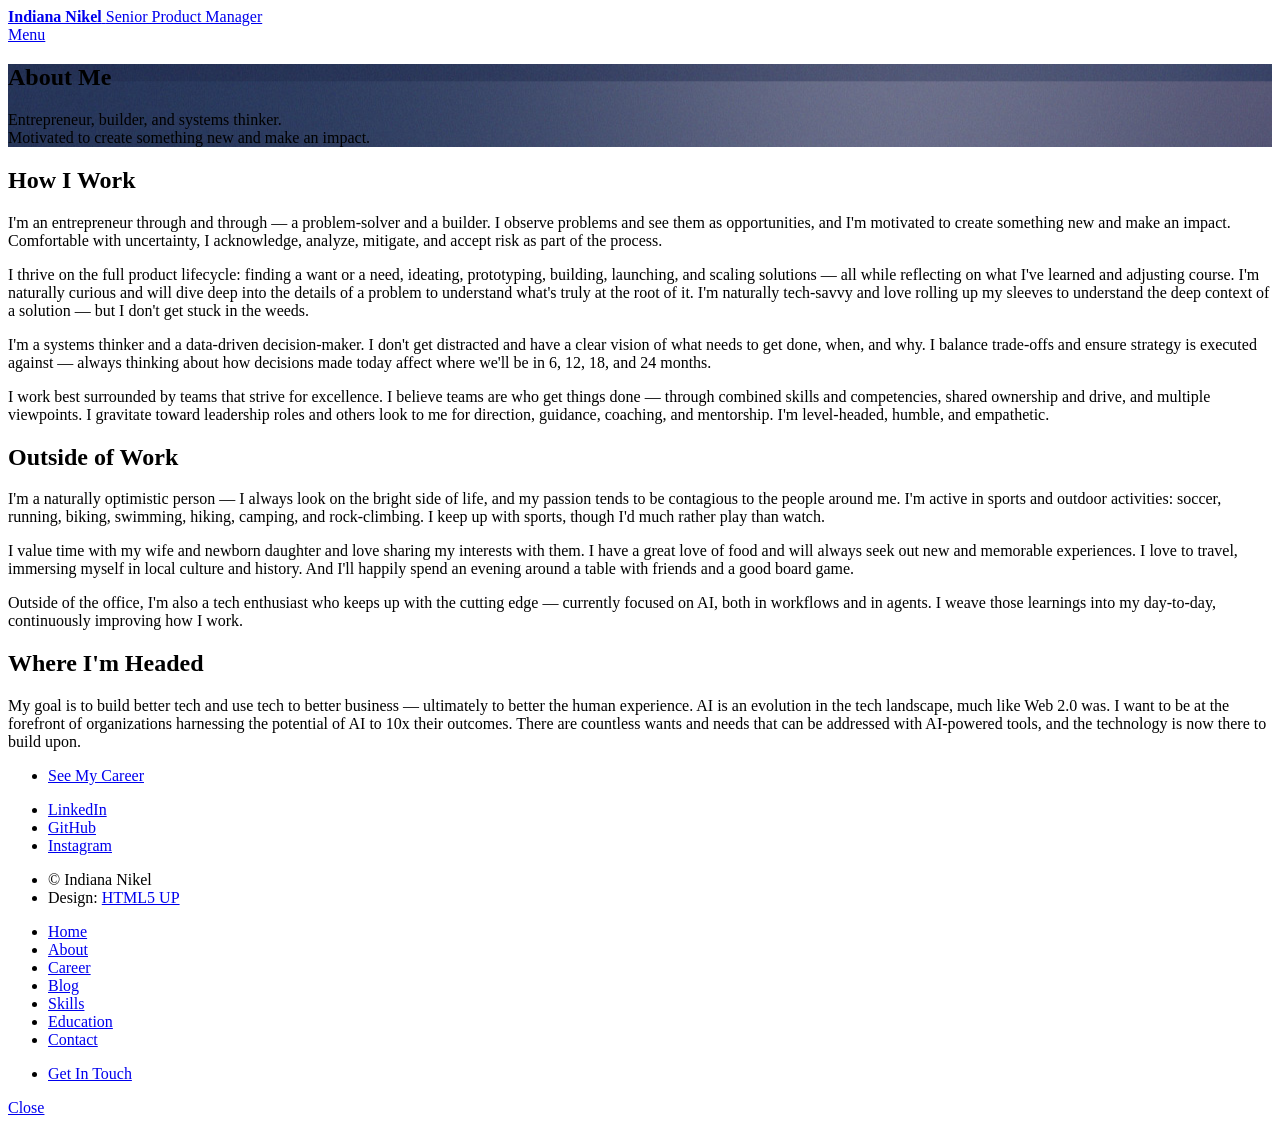
==== about.html @ b1c41c1d "Rebuild personal website with real content Replaced all placeholder content with personal biography," ====
<!DOCTYPE HTML>
<!--
	Forty by HTML5 UP
	html5up.net | @ajlkn
	Free for personal and commercial use under the CCA 3.0 license (html5up.net/license)
-->
<html>
	<head>
		<title>About Me | Indiana Nikel</title>
		<meta charset="utf-8" />
		<meta name="viewport" content="width=device-width, initial-scale=1, user-scalable=no" />
		<link rel="stylesheet" href="assets/css/main.css" />
		<noscript><link rel="stylesheet" href="assets/css/noscript.css" /></noscript>
	</head>
	<body class="is-preload">

		<!-- Wrapper -->
			<div id="wrapper">

				<!-- Header -->
					<header id="header" class="alt style2">
						<a href="index.html" class="logo"><strong>Indiana Nikel</strong> <span>Senior Product Manager</span></a>
						<nav>
							<a href="#menu">Menu</a>
						</nav>
					</header>

				<!-- Menu -->
					<nav id="menu">
						<ul class="links">
							<li><a href="index.html">Home</a></li>
							<li><a href="about.html">About</a></li>
							<li><a href="career.html">Career</a></li>
							<li><a href="blog.html">Blog</a></li>
							<li><a href="skills.html">Skills</a></li>
							<li><a href="education.html">Education</a></li>
							<li><a href="index.html#contact">Contact</a></li>
						</ul>
						<ul class="actions stacked">
							<li><a href="index.html#contact" class="button primary fit">Get In Touch</a></li>
						</ul>
					</nav>

				<!-- Banner -->
					<section id="banner" class="style2">
						<div class="inner">
							<span class="image">
								<img src="images/pic07.jpg" alt="" />
							</span>
							<header class="major">
								<h1>About Me</h1>
							</header>
							<div class="content">
								<p>Entrepreneur, builder, and systems thinker.<br />
								Motivated to create something new and make an impact.</p>
							</div>
						</div>
					</section>

				<!-- Main -->
					<div id="main">

						<!-- Professional -->
							<section id="one">
								<div class="inner">
									<header class="major">
										<h2>How I Work</h2>
									</header>
									<div class="row">
										<div class="col-6 col-12-small">
											<p>I'm an entrepreneur through and through &mdash; a problem-solver and a builder. I observe problems and see them as opportunities, and I'm motivated to create something new and make an impact. Comfortable with uncertainty, I acknowledge, analyze, mitigate, and accept risk as part of the process.</p>
											<p>I thrive on the full product lifecycle: finding a want or a need, ideating, prototyping, building, launching, and scaling solutions &mdash; all while reflecting on what I've learned and adjusting course. I'm naturally curious and will dive deep into the details of a problem to understand what's truly at the root of it. I'm naturally tech-savvy and love rolling up my sleeves to understand the deep context of a solution &mdash; but I don't get stuck in the weeds.</p>
										</div>
										<div class="col-6 col-12-small">
											<p>I'm a systems thinker and a data-driven decision-maker. I don't get distracted and have a clear vision of what needs to get done, when, and why. I balance trade-offs and ensure strategy is executed against &mdash; always thinking about how decisions made today affect where we'll be in 6, 12, 18, and 24 months.</p>
											<p>I work best surrounded by teams that strive for excellence. I believe teams are who get things done &mdash; through combined skills and competencies, shared ownership and drive, and multiple viewpoints. I gravitate toward leadership roles and others look to me for direction, guidance, coaching, and mentorship. I'm level-headed, humble, and empathetic.</p>
										</div>
									</div>
								</div>
							</section>

						<!-- Personal -->
							<section id="two">
								<div class="inner">
									<header class="major">
										<h2>Outside of Work</h2>
									</header>
									<div class="row">
										<div class="col-6 col-12-small">
											<p>I'm a naturally optimistic person &mdash; I always look on the bright side of life, and my passion tends to be contagious to the people around me. I'm active in sports and outdoor activities: soccer, running, biking, swimming, hiking, camping, and rock-climbing. I keep up with sports, though I'd much rather play than watch.</p>
										</div>
										<div class="col-6 col-12-small">
											<p>I value time with my wife and newborn daughter and love sharing my interests with them. I have a great love of food and will always seek out new and memorable experiences. I love to travel, immersing myself in local culture and history. And I'll happily spend an evening around a table with friends and a good board game.</p>
										</div>
									</div>
									<p>Outside of the office, I'm also a tech enthusiast who keeps up with the cutting edge &mdash; currently focused on AI, both in workflows and in agents. I weave those learnings into my day-to-day, continuously improving how I work.</p>
								</div>
							</section>

						<!-- Goal -->
							<section id="three">
								<div class="inner">
									<header class="major">
										<h2>Where I'm Headed</h2>
									</header>
									<p>My goal is to build better tech and use tech to better business &mdash; ultimately to better the human experience. AI is an evolution in the tech landscape, much like Web 2.0 was. I want to be at the forefront of organizations harnessing the potential of AI to 10x their outcomes. There are countless wants and needs that can be addressed with AI-powered tools, and the technology is now there to build upon.</p>
									<ul class="actions">
										<li><a href="career.html" class="button next">See My Career</a></li>
									</ul>
								</div>
							</section>

					</div>

				<!-- Footer -->
					<footer id="footer">
						<div class="inner">
							<ul class="icons">
								<li><a href="https://www.linkedin.com/in/indiana-nikel/" class="icon brands alt fa-linkedin-in"><span class="label">LinkedIn</span></a></li>
								<li><a href="https://github.com/indiana-nikel" class="icon brands alt fa-github"><span class="label">GitHub</span></a></li>
								<li><a href="https://www.instagram.com/indiana_jones_nikel_/" class="icon brands alt fa-instagram"><span class="label">Instagram</span></a></li>
							</ul>
							<ul class="copyright">
								<li>&copy; Indiana Nikel</li><li>Design: <a href="https://html5up.net">HTML5 UP</a></li>
							</ul>
						</div>
					</footer>

			</div>

		<!-- Scripts -->
			<script src="assets/js/jquery.min.js"></script>
			<script src="assets/js/jquery.scrolly.min.js"></script>
			<script src="assets/js/jquery.scrollex.min.js"></script>
			<script src="assets/js/browser.min.js"></script>
			<script src="assets/js/breakpoints.min.js"></script>
			<script src="assets/js/util.js"></script>
			<script src="assets/js/main.js"></script>

	</body>
</html>
---- assets/css/main.css ----
@import url(fontawesome-all.min.css);
@import url("https://fonts.googleapis.com/css?family=Source+Sans+Pro:300,300italic,600,600italic");

/*
	Forty by HTML5 UP
	html5up.net | @ajlkn
	Free for personal and commercial use under the CCA 3.0 license (html5up.net/license)
*/

html, body, div, span, applet, object,
iframe, h1, h2, h3, h4, h5, h6, p, blockquote,
pre, a, abbr, acronym, address, big, cite,
code, del, dfn, em, img, ins, kbd, q, s, samp,
small, strike, strong, sub, sup, tt, var, b,
u, i, center, dl, dt, dd, ol, ul, li, fieldset,
form, label, legend, table, caption, tbody,
tfoot, thead, tr, th, td, article, aside,
canvas, details, embed, figure, figcaption,
footer, header, hgroup, menu, nav, output, ruby,
section, summary, time, mark, audio, video {
	margin: 0;
	padding: 0;
	border: 0;
	font-size: 100%;
	font: inherit;
	vertical-align: baseline;}

article, aside, details, figcaption, figure,
footer, header, hgroup, menu, nav, section {
	display: block;}

body {
	line-height: 1;
}

ol, ul {
	list-style: none;
}

blockquote, q {
	quotes: none;
}

	blockquote:before, blockquote:after, q:before, q:after {
		content: '';
		content: none;
	}

table {
	border-collapse: collapse;
	border-spacing: 0;
}

body {
	-webkit-text-size-adjust: none;
}

mark {
	background-color: transparent;
	color: inherit;
}

input::-moz-focus-inner {
	border: 0;
	padding: 0;
}

input, select, textarea {
	-moz-appearance: none;
	-webkit-appearance: none;
	-ms-appearance: none;
	appearance: none;
}

/* Basic */

	@-ms-viewport {
		width: device-width;
	}

	body {
		-ms-overflow-style: scrollbar;
	}

	@media screen and (max-width: 480px) {

		html, body {
			min-width: 320px;
		}

	}

	html {
		box-sizing: border-box;
	}

	*, *:before, *:after {
		box-sizing: inherit;
	}

	body {
		background: #242943;
	}

		body.is-preload *, body.is-preload *:before, body.is-preload *:after {
			-moz-animation: none !important;
			-webkit-animation: none !important;
			-ms-animation: none !important;
			animation: none !important;
			-moz-transition: none !important;
			-webkit-transition: none !important;
			-ms-transition: none !important;
			transition: none !important;
		}

/* Type */

	body, input, select, textarea {
		color: #ffffff;
		font-family: "Source Sans Pro", Helvetica, sans-serif;
		font-size: 17pt;
		font-weight: 300;
		letter-spacing: 0.025em;
		line-height: 1.65;
	}

		@media screen and (max-width: 1680px) {

			body, input, select, textarea {
				font-size: 14pt;
			}

		}

		@media screen and (max-width: 1280px) {

			body, input, select, textarea {
				font-size: 12pt;
			}

		}

		@media screen and (max-width: 360px) {

			body, input, select, textarea {
				font-size: 11pt;
			}

		}

	a {
		-moz-transition: color 0.2s ease-in-out, border-bottom-color 0.2s ease-in-out;
		-webkit-transition: color 0.2s ease-in-out, border-bottom-color 0.2s ease-in-out;
		-ms-transition: color 0.2s ease-in-out, border-bottom-color 0.2s ease-in-out;
		transition: color 0.2s ease-in-out, border-bottom-color 0.2s ease-in-out;
		border-bottom: dotted 1px;
		color: inherit;
		text-decoration: none;
	}

		a:hover {
			border-bottom-color: transparent;
			color: #9bf1ff !important;
		}

		a:active {
			color: #53e3fb !important;
		}

	strong, b {
		color: #ffffff;
		font-weight: 600;
	}

	em, i {
		font-style: italic;
	}

	p {
		margin: 0 0 2em 0;
	}

	h1, h2, h3, h4, h5, h6 {
		color: #ffffff;
		font-weight: 600;
		line-height: 1.65;
		margin: 0 0 1em 0;
	}

		h1 a, h2 a, h3 a, h4 a, h5 a, h6 a {
			color: inherit;
			border-bottom: 0;
		}

	h1 {
		font-size: 2.5em;
	}

	h2 {
		font-size: 1.75em;
	}

	h3 {
		font-size: 1.35em;
	}

	h4 {
		font-size: 1.1em;
	}

	h5 {
		font-size: 0.9em;
	}

	h6 {
		font-size: 0.7em;
	}

	@media screen and (max-width: 736px) {

		h1 {
			font-size: 2em;
		}

		h2 {
			font-size: 1.5em;
		}

		h3 {
			font-size: 1.25em;
		}

	}

	sub {
		font-size: 0.8em;
		position: relative;
		top: 0.5em;
	}

	sup {
		font-size: 0.8em;
		position: relative;
		top: -0.5em;
	}

	blockquote {
		border-left: solid 4px rgba(212, 212, 255, 0.1);
		font-style: italic;
		margin: 0 0 2em 0;
		padding: 0.5em 0 0.5em 2em;
	}

	code {
		background: rgba(212, 212, 255, 0.035);
		font-family: "Courier New", monospace;
		font-size: 0.9em;
		margin: 0 0.25em;
		padding: 0.25em 0.65em;
	}

	pre {
		-webkit-overflow-scrolling: touch;
		font-family: "Courier New", monospace;
		font-size: 0.9em;
		margin: 0 0 2em 0;
	}

		pre code {
			display: block;
			line-height: 1.75;
			padding: 1em 1.5em;
			overflow-x: auto;
		}

	hr {
		border: 0;
		border-bottom: solid 1px rgba(212, 212, 255, 0.1);
		margin: 2em 0;
	}

		hr.major {
			margin: 3em 0;
		}

	.align-left {
		text-align: left;
	}

	.align-center {
		text-align: center;
	}

	.align-right {
		text-align: right;
	}

/* Row */

	.row {
		display: flex;
		flex-wrap: wrap;
		box-sizing: border-box;
		align-items: stretch;
	}

		.row > * {
			box-sizing: border-box;
		}

		.row.gtr-uniform > * > :last-child {
			margin-bottom: 0;
		}

		.row.aln-left {
			justify-content: flex-start;
		}

		.row.aln-center {
			justify-content: center;
		}

		.row.aln-right {
			justify-content: flex-end;
		}

		.row.aln-top {
			align-items: flex-start;
		}

		.row.aln-middle {
			align-items: center;
		}

		.row.aln-bottom {
			align-items: flex-end;
		}

		.row > .imp {
			order: -1;
		}

		.row > .col-1 {
			width: 8.33333%;
		}

		.row > .off-1 {
			margin-left: 8.33333%;
		}

		.row > .col-2 {
			width: 16.66667%;
		}

		.row > .off-2 {
			margin-left: 16.66667%;
		}

		.row > .col-3 {
			width: 25%;
		}

		.row > .off-3 {
			margin-left: 25%;
		}

		.row > .col-4 {
			width: 33.33333%;
		}

		.row > .off-4 {
			margin-left: 33.33333%;
		}

		.row > .col-5 {
			width: 41.66667%;
		}

		.row > .off-5 {
			margin-left: 41.66667%;
		}

		.row > .col-6 {
			width: 50%;
		}

		.row > .off-6 {
			margin-left: 50%;
		}

		.row > .col-7 {
			width: 58.33333%;
		}

		.row > .off-7 {
			margin-left: 58.33333%;
		}

		.row > .col-8 {
			width: 66.66667%;
		}

		.row > .off-8 {
			margin-left: 66.66667%;
		}

		.row > .col-9 {
			width: 75%;
		}

		.row > .off-9 {
			margin-left: 75%;
		}

		.row > .col-10 {
			width: 83.33333%;
		}

		.row > .off-10 {
			margin-left: 83.33333%;
		}

		.row > .col-11 {
			width: 91.66667%;
		}

		.row > .off-11 {
			margin-left: 91.66667%;
		}

		.row > .col-12 {
			width: 100%;
		}

		.row > .off-12 {
			margin-left: 100%;
		}

		.row.gtr-0 {
			margin-top: 0;
			margin-left: 0em;
		}

			.row.gtr-0 > * {
				padding: 0 0 0 0em;
			}

			.row.gtr-0.gtr-uniform {
				margin-top: 0em;
			}

				.row.gtr-0.gtr-uniform > * {
					padding-top: 0em;
				}

		.row.gtr-25 {
			margin-top: 0;
			margin-left: -0.5em;
		}

			.row.gtr-25 > * {
				padding: 0 0 0 0.5em;
			}

			.row.gtr-25.gtr-uniform {
				margin-top: -0.5em;
			}

				.row.gtr-25.gtr-uniform > * {
					padding-top: 0.5em;
				}

		.row.gtr-50 {
			margin-top: 0;
			margin-left: -1em;
		}

			.row.gtr-50 > * {
				padding: 0 0 0 1em;
			}

			.row.gtr-50.gtr-uniform {
				margin-top: -1em;
			}

				.row.gtr-50.gtr-uniform > * {
					padding-top: 1em;
				}

		.row {
			margin-top: 0;
			margin-left: -2em;
		}

			.row > * {
				padding: 0 0 0 2em;
			}

			.row.gtr-uniform {
				margin-top: -2em;
			}

				.row.gtr-uniform > * {
					padding-top: 2em;
				}

		.row.gtr-150 {
			margin-top: 0;
			margin-left: -3em;
		}

			.row.gtr-150 > * {
				padding: 0 0 0 3em;
			}

			.row.gtr-150.gtr-uniform {
				margin-top: -3em;
			}

				.row.gtr-150.gtr-uniform > * {
					padding-top: 3em;
				}

		.row.gtr-200 {
			margin-top: 0;
			margin-left: -4em;
		}

			.row.gtr-200 > * {
				padding: 0 0 0 4em;
			}

			.row.gtr-200.gtr-uniform {
				margin-top: -4em;
			}

				.row.gtr-200.gtr-uniform > * {
					padding-top: 4em;
				}

		@media screen and (max-width: 1680px) {

			.row {
				display: flex;
				flex-wrap: wrap;
				box-sizing: border-box;
				align-items: stretch;
			}

				.row > * {
					box-sizing: border-box;
				}

				.row.gtr-uniform > * > :last-child {
					margin-bottom: 0;
				}

				.row.aln-left {
					justify-content: flex-start;
				}

				.row.aln-center {
					justify-content: center;
				}

				.row.aln-right {
					justify-content: flex-end;
				}

				.row.aln-top {
					align-items: flex-start;
				}

				.row.aln-middle {
					align-items: center;
				}

				.row.aln-bottom {
					align-items: flex-end;
				}

				.row > .imp-xlarge {
					order: -1;
				}

				.row > .col-1-xlarge {
					width: 8.33333%;
				}

				.row > .off-1-xlarge {
					margin-left: 8.33333%;
				}

				.row > .col-2-xlarge {
					width: 16.66667%;
				}

				.row > .off-2-xlarge {
					margin-left: 16.66667%;
				}

				.row > .col-3-xlarge {
					width: 25%;
				}

				.row > .off-3-xlarge {
					margin-left: 25%;
				}

				.row > .col-4-xlarge {
					width: 33.33333%;
				}

				.row > .off-4-xlarge {
					margin-left: 33.33333%;
				}

				.row > .col-5-xlarge {
					width: 41.66667%;
				}

				.row > .off-5-xlarge {
					margin-left: 41.66667%;
				}

				.row > .col-6-xlarge {
					width: 50%;
				}

				.row > .off-6-xlarge {
					margin-left: 50%;
				}

				.row > .col-7-xlarge {
					width: 58.33333%;
				}

				.row > .off-7-xlarge {
					margin-left: 58.33333%;
				}

				.row > .col-8-xlarge {
					width: 66.66667%;
				}

				.row > .off-8-xlarge {
					margin-left: 66.66667%;
				}

				.row > .col-9-xlarge {
					width: 75%;
				}

				.row > .off-9-xlarge {
					margin-left: 75%;
				}

				.row > .col-10-xlarge {
					width: 83.33333%;
				}

				.row > .off-10-xlarge {
					margin-left: 83.33333%;
				}

				.row > .col-11-xlarge {
					width: 91.66667%;
				}

				.row > .off-11-xlarge {
					margin-left: 91.66667%;
				}

				.row > .col-12-xlarge {
					width: 100%;
				}

				.row > .off-12-xlarge {
					margin-left: 100%;
				}

				.row.gtr-0 {
					margin-top: 0;
					margin-left: 0em;
				}

					.row.gtr-0 > * {
						padding: 0 0 0 0em;
					}

					.row.gtr-0.gtr-uniform {
						margin-top: 0em;
					}

						.row.gtr-0.gtr-uniform > * {
							padding-top: 0em;
						}

				.row.gtr-25 {
					margin-top: 0;
					margin-left: -0.5em;
				}

					.row.gtr-25 > * {
						padding: 0 0 0 0.5em;
					}

					.row.gtr-25.gtr-uniform {
						margin-top: -0.5em;
					}

						.row.gtr-25.gtr-uniform > * {
							padding-top: 0.5em;
						}

				.row.gtr-50 {
					margin-top: 0;
					margin-left: -1em;
				}

					.row.gtr-50 > * {
						padding: 0 0 0 1em;
					}

					.row.gtr-50.gtr-uniform {
						margin-top: -1em;
					}

						.row.gtr-50.gtr-uniform > * {
							padding-top: 1em;
						}

				.row {
					margin-top: 0;
					margin-left: -2em;
				}

					.row > * {
						padding: 0 0 0 2em;
					}

					.row.gtr-uniform {
						margin-top: -2em;
					}

						.row.gtr-uniform > * {
							padding-top: 2em;
						}

				.row.gtr-150 {
					margin-top: 0;
					margin-left: -3em;
				}

					.row.gtr-150 > * {
						padding: 0 0 0 3em;
					}

					.row.gtr-150.gtr-uniform {
						margin-top: -3em;
					}

						.row.gtr-150.gtr-uniform > * {
							padding-top: 3em;
						}

				.row.gtr-200 {
					margin-top: 0;
					margin-left: -4em;
				}

					.row.gtr-200 > * {
						padding: 0 0 0 4em;
					}

					.row.gtr-200.gtr-uniform {
						margin-top: -4em;
					}

						.row.gtr-200.gtr-uniform > * {
							padding-top: 4em;
						}

		}

		@media screen and (max-width: 1280px) {

			.row {
				display: flex;
				flex-wrap: wrap;
				box-sizing: border-box;
				align-items: stretch;
			}

				.row > * {
					box-sizing: border-box;
				}

				.row.gtr-uniform > * > :last-child {
					margin-bottom: 0;
				}

				.row.aln-left {
					justify-content: flex-start;
				}

				.row.aln-center {
					justify-content: center;
				}

				.row.aln-right {
					justify-content: flex-end;
				}

				.row.aln-top {
					align-items: flex-start;
				}

				.row.aln-middle {
					align-items: center;
				}

				.row.aln-bottom {
					align-items: flex-end;
				}

				.row > .imp-large {
					order: -1;
				}

				.row > .col-1-large {
					width: 8.33333%;
				}

				.row > .off-1-large {
					margin-left: 8.33333%;
				}

				.row > .col-2-large {
					width: 16.66667%;
				}

				.row > .off-2-large {
					margin-left: 16.66667%;
				}

				.row > .col-3-large {
					width: 25%;
				}

				.row > .off-3-large {
					margin-left: 25%;
				}

				.row > .col-4-large {
					width: 33.33333%;
				}

				.row > .off-4-large {
					margin-left: 33.33333%;
				}

				.row > .col-5-large {
					width: 41.66667%;
				}

				.row > .off-5-large {
					margin-left: 41.66667%;
				}

				.row > .col-6-large {
					width: 50%;
				}

				.row > .off-6-large {
					margin-left: 50%;
				}

				.row > .col-7-large {
					width: 58.33333%;
				}

				.row > .off-7-large {
					margin-left: 58.33333%;
				}

				.row > .col-8-large {
					width: 66.66667%;
				}

				.row > .off-8-large {
					margin-left: 66.66667%;
				}

				.row > .col-9-large {
					width: 75%;
				}

				.row > .off-9-large {
					margin-left: 75%;
				}

				.row > .col-10-large {
					width: 83.33333%;
				}

				.row > .off-10-large {
					margin-left: 83.33333%;
				}

				.row > .col-11-large {
					width: 91.66667%;
				}

				.row > .off-11-large {
					margin-left: 91.66667%;
				}

				.row > .col-12-large {
					width: 100%;
				}

				.row > .off-12-large {
					margin-left: 100%;
				}

				.row.gtr-0 {
					margin-top: 0;
					margin-left: 0em;
				}

					.row.gtr-0 > * {
						padding: 0 0 0 0em;
					}

					.row.gtr-0.gtr-uniform {
						margin-top: 0em;
					}

						.row.gtr-0.gtr-uniform > * {
							padding-top: 0em;
						}

				.row.gtr-25 {
					margin-top: 0;
					margin-left: -0.375em;
				}

					.row.gtr-25 > * {
						padding: 0 0 0 0.375em;
					}

					.row.gtr-25.gtr-uniform {
						margin-top: -0.375em;
					}

						.row.gtr-25.gtr-uniform > * {
							padding-top: 0.375em;
						}

				.row.gtr-50 {
					margin-top: 0;
					margin-left: -0.75em;
				}

					.row.gtr-50 > * {
						padding: 0 0 0 0.75em;
					}

					.row.gtr-50.gtr-uniform {
						margin-top: -0.75em;
					}

						.row.gtr-50.gtr-uniform > * {
							padding-top: 0.75em;
						}

				.row {
					margin-top: 0;
					margin-left: -1.5em;
				}

					.row > * {
						padding: 0 0 0 1.5em;
					}

					.row.gtr-uniform {
						margin-top: -1.5em;
					}

						.row.gtr-uniform > * {
							padding-top: 1.5em;
						}

				.row.gtr-150 {
					margin-top: 0;
					margin-left: -2.25em;
				}

					.row.gtr-150 > * {
						padding: 0 0 0 2.25em;
					}

					.row.gtr-150.gtr-uniform {
						margin-top: -2.25em;
					}

						.row.gtr-150.gtr-uniform > * {
							padding-top: 2.25em;
						}

				.row.gtr-200 {
					margin-top: 0;
					margin-left: -3em;
				}

					.row.gtr-200 > * {
						padding: 0 0 0 3em;
					}

					.row.gtr-200.gtr-uniform {
						margin-top: -3em;
					}

						.row.gtr-200.gtr-uniform > * {
							padding-top: 3em;
						}

		}

		@media screen and (max-width: 980px) {

			.row {
				display: flex;
				flex-wrap: wrap;
				box-sizing: border-box;
				align-items: stretch;
			}

				.row > * {
					box-sizing: border-box;
				}

				.row.gtr-uniform > * > :last-child {
					margin-bottom: 0;
				}

				.row.aln-left {
					justify-content: flex-start;
				}

				.row.aln-center {
					justify-content: center;
				}

				.row.aln-right {
					justify-content: flex-end;
				}

				.row.aln-top {
					align-items: flex-start;
				}

				.row.aln-middle {
					align-items: center;
				}

				.row.aln-bottom {
					align-items: flex-end;
				}

				.row > .imp-medium {
					order: -1;
				}

				.row > .col-1-medium {
					width: 8.33333%;
				}

				.row > .off-1-medium {
					margin-left: 8.33333%;
				}

				.row > .col-2-medium {
					width: 16.66667%;
				}

				.row > .off-2-medium {
					margin-left: 16.66667%;
				}

				.row > .col-3-medium {
					width: 25%;
				}

				.row > .off-3-medium {
					margin-left: 25%;
				}

				.row > .col-4-medium {
					width: 33.33333%;
				}

				.row > .off-4-medium {
					margin-left: 33.33333%;
				}

				.row > .col-5-medium {
					width: 41.66667%;
				}

				.row > .off-5-medium {
					margin-left: 41.66667%;
				}

				.row > .col-6-medium {
					width: 50%;
				}

				.row > .off-6-medium {
					margin-left: 50%;
				}

				.row > .col-7-medium {
					width: 58.33333%;
				}

				.row > .off-7-medium {
					margin-left: 58.33333%;
				}

				.row > .col-8-medium {
					width: 66.66667%;
				}

				.row > .off-8-medium {
					margin-left: 66.66667%;
				}

				.row > .col-9-medium {
					width: 75%;
				}

				.row > .off-9-medium {
					margin-left: 75%;
				}

				.row > .col-10-medium {
					width: 83.33333%;
				}

				.row > .off-10-medium {
					margin-left: 83.33333%;
				}

				.row > .col-11-medium {
					width: 91.66667%;
				}

				.row > .off-11-medium {
					margin-left: 91.66667%;
				}

				.row > .col-12-medium {
					width: 100%;
				}

				.row > .off-12-medium {
					margin-left: 100%;
				}

				.row.gtr-0 {
					margin-top: 0;
					margin-left: 0em;
				}

					.row.gtr-0 > * {
						padding: 0 0 0 0em;
					}

					.row.gtr-0.gtr-uniform {
						margin-top: 0em;
					}

						.row.gtr-0.gtr-uniform > * {
							padding-top: 0em;
						}

				.row.gtr-25 {
					margin-top: 0;
					margin-left: -0.375em;
				}

					.row.gtr-25 > * {
						padding: 0 0 0 0.375em;
					}

					.row.gtr-25.gtr-uniform {
						margin-top: -0.375em;
					}

						.row.gtr-25.gtr-uniform > * {
							padding-top: 0.375em;
						}

				.row.gtr-50 {
					margin-top: 0;
					margin-left: -0.75em;
				}

					.row.gtr-50 > * {
						padding: 0 0 0 0.75em;
					}

					.row.gtr-50.gtr-uniform {
						margin-top: -0.75em;
					}

						.row.gtr-50.gtr-uniform > * {
							padding-top: 0.75em;
						}

				.row {
					margin-top: 0;
					margin-left: -1.5em;
				}

					.row > * {
						padding: 0 0 0 1.5em;
					}

					.row.gtr-uniform {
						margin-top: -1.5em;
					}

						.row.gtr-uniform > * {
							padding-top: 1.5em;
						}

				.row.gtr-150 {
					margin-top: 0;
					margin-left: -2.25em;
				}

					.row.gtr-150 > * {
						padding: 0 0 0 2.25em;
					}

					.row.gtr-150.gtr-uniform {
						margin-top: -2.25em;
					}

						.row.gtr-150.gtr-uniform > * {
							padding-top: 2.25em;
						}

				.row.gtr-200 {
					margin-top: 0;
					margin-left: -3em;
				}

					.row.gtr-200 > * {
						padding: 0 0 0 3em;
					}

					.row.gtr-200.gtr-uniform {
						margin-top: -3em;
					}

						.row.gtr-200.gtr-uniform > * {
							padding-top: 3em;
						}

		}

		@media screen and (max-width: 736px) {

			.row {
				display: flex;
				flex-wrap: wrap;
				box-sizing: border-box;
				align-items: stretch;
			}

				.row > * {
					box-sizing: border-box;
				}

				.row.gtr-uniform > * > :last-child {
					margin-bottom: 0;
				}

				.row.aln-left {
					justify-content: flex-start;
				}

				.row.aln-center {
					justify-content: center;
				}

				.row.aln-right {
					justify-content: flex-end;
				}

				.row.aln-top {
					align-items: flex-start;
				}

				.row.aln-middle {
					align-items: center;
				}

				.row.aln-bottom {
					align-items: flex-end;
				}

				.row > .imp-small {
					order: -1;
				}

				.row > .col-1-small {
					width: 8.33333%;
				}

				.row > .off-1-small {
					margin-left: 8.33333%;
				}

				.row > .col-2-small {
					width: 16.66667%;
				}

				.row > .off-2-small {
					margin-left: 16.66667%;
				}

				.row > .col-3-small {
					width: 25%;
				}

				.row > .off-3-small {
					margin-left: 25%;
				}

				.row > .col-4-small {
					width: 33.33333%;
				}

				.row > .off-4-small {
					margin-left: 33.33333%;
				}

				.row > .col-5-small {
					width: 41.66667%;
				}

				.row > .off-5-small {
					margin-left: 41.66667%;
				}

				.row > .col-6-small {
					width: 50%;
				}

				.row > .off-6-small {
					margin-left: 50%;
				}

				.row > .col-7-small {
					width: 58.33333%;
				}

				.row > .off-7-small {
					margin-left: 58.33333%;
				}

				.row > .col-8-small {
					width: 66.66667%;
				}

				.row > .off-8-small {
					margin-left: 66.66667%;
				}

				.row > .col-9-small {
					width: 75%;
				}

				.row > .off-9-small {
					margin-left: 75%;
				}

				.row > .col-10-small {
					width: 83.33333%;
				}

				.row > .off-10-small {
					margin-left: 83.33333%;
				}

				.row > .col-11-small {
					width: 91.66667%;
				}

				.row > .off-11-small {
					margin-left: 91.66667%;
				}

				.row > .col-12-small {
					width: 100%;
				}

				.row > .off-12-small {
					margin-left: 100%;
				}

				.row.gtr-0 {
					margin-top: 0;
					margin-left: 0em;
				}

					.row.gtr-0 > * {
						padding: 0 0 0 0em;
					}

					.row.gtr-0.gtr-uniform {
						margin-top: 0em;
					}

						.row.gtr-0.gtr-uniform > * {
							padding-top: 0em;
						}

				.row.gtr-25 {
					margin-top: 0;
					margin-left: -0.3125em;
				}

					.row.gtr-25 > * {
						padding: 0 0 0 0.3125em;
					}

					.row.gtr-25.gtr-uniform {
						margin-top: -0.3125em;
					}

						.row.gtr-25.gtr-uniform > * {
							padding-top: 0.3125em;
						}

				.row.gtr-50 {
					margin-top: 0;
					margin-left: -0.625em;
				}

					.row.gtr-50 > * {
						padding: 0 0 0 0.625em;
					}

					.row.gtr-50.gtr-uniform {
						margin-top: -0.625em;
					}

						.row.gtr-50.gtr-uniform > * {
							padding-top: 0.625em;
						}

				.row {
					margin-top: 0;
					margin-left: -1.25em;
				}

					.row > * {
						padding: 0 0 0 1.25em;
					}

					.row.gtr-uniform {
						margin-top: -1.25em;
					}

						.row.gtr-uniform > * {
							padding-top: 1.25em;
						}

				.row.gtr-150 {
					margin-top: 0;
					margin-left: -1.875em;
				}

					.row.gtr-150 > * {
						padding: 0 0 0 1.875em;
					}

					.row.gtr-150.gtr-uniform {
						margin-top: -1.875em;
					}

						.row.gtr-150.gtr-uniform > * {
							padding-top: 1.875em;
						}

				.row.gtr-200 {
					margin-top: 0;
					margin-left: -2.5em;
				}

					.row.gtr-200 > * {
						padding: 0 0 0 2.5em;
					}

					.row.gtr-200.gtr-uniform {
						margin-top: -2.5em;
					}

						.row.gtr-200.gtr-uniform > * {
							padding-top: 2.5em;
						}

		}

		@media screen and (max-width: 480px) {

			.row {
				display: flex;
				flex-wrap: wrap;
				box-sizing: border-box;
				align-items: stretch;
			}

				.row > * {
					box-sizing: border-box;
				}

				.row.gtr-uniform > * > :last-child {
					margin-bottom: 0;
				}

				.row.aln-left {
					justify-content: flex-start;
				}

				.row.aln-center {
					justify-content: center;
				}

				.row.aln-right {
					justify-content: flex-end;
				}

				.row.aln-top {
					align-items: flex-start;
				}

				.row.aln-middle {
					align-items: center;
				}

				.row.aln-bottom {
					align-items: flex-end;
				}

				.row > .imp-xsmall {
					order: -1;
				}

				.row > .col-1-xsmall {
					width: 8.33333%;
				}

				.row > .off-1-xsmall {
					margin-left: 8.33333%;
				}

				.row > .col-2-xsmall {
					width: 16.66667%;
				}

				.row > .off-2-xsmall {
					margin-left: 16.66667%;
				}

				.row > .col-3-xsmall {
					width: 25%;
				}

				.row > .off-3-xsmall {
					margin-left: 25%;
				}

				.row > .col-4-xsmall {
					width: 33.33333%;
				}

				.row > .off-4-xsmall {
					margin-left: 33.33333%;
				}

				.row > .col-5-xsmall {
					width: 41.66667%;
				}

				.row > .off-5-xsmall {
					margin-left: 41.66667%;
				}

				.row > .col-6-xsmall {
					width: 50%;
				}

				.row > .off-6-xsmall {
					margin-left: 50%;
				}

				.row > .col-7-xsmall {
					width: 58.33333%;
				}

				.row > .off-7-xsmall {
					margin-left: 58.33333%;
				}

				.row > .col-8-xsmall {
					width: 66.66667%;
				}

				.row > .off-8-xsmall {
					margin-left: 66.66667%;
				}

				.row > .col-9-xsmall {
					width: 75%;
				}

				.row > .off-9-xsmall {
					margin-left: 75%;
				}

				.row > .col-10-xsmall {
					width: 83.33333%;
				}

				.row > .off-10-xsmall {
					margin-left: 83.33333%;
				}

				.row > .col-11-xsmall {
					width: 91.66667%;
				}

				.row > .off-11-xsmall {
					margin-left: 91.66667%;
				}

				.row > .col-12-xsmall {
					width: 100%;
				}

				.row > .off-12-xsmall {
					margin-left: 100%;
				}

				.row.gtr-0 {
					margin-top: 0;
					margin-left: 0em;
				}

					.row.gtr-0 > * {
						padding: 0 0 0 0em;
					}

					.row.gtr-0.gtr-uniform {
						margin-top: 0em;
					}

						.row.gtr-0.gtr-uniform > * {
							padding-top: 0em;
						}

				.row.gtr-25 {
					margin-top: 0;
					margin-left: -0.3125em;
				}

					.row.gtr-25 > * {
						padding: 0 0 0 0.3125em;
					}

					.row.gtr-25.gtr-uniform {
						margin-top: -0.3125em;
					}

						.row.gtr-25.gtr-uniform > * {
							padding-top: 0.3125em;
						}

				.row.gtr-50 {
					margin-top: 0;
					margin-left: -0.625em;
				}

					.row.gtr-50 > * {
						padding: 0 0 0 0.625em;
					}

					.row.gtr-50.gtr-uniform {
						margin-top: -0.625em;
					}

						.row.gtr-50.gtr-uniform > * {
							padding-top: 0.625em;
						}

				.row {
					margin-top: 0;
					margin-left: -1.25em;
				}

					.row > * {
						padding: 0 0 0 1.25em;
					}

					.row.gtr-uniform {
						margin-top: -1.25em;
					}

						.row.gtr-uniform > * {
							padding-top: 1.25em;
						}

				.row.gtr-150 {
					margin-top: 0;
					margin-left: -1.875em;
				}

					.row.gtr-150 > * {
						padding: 0 0 0 1.875em;
					}

					.row.gtr-150.gtr-uniform {
						margin-top: -1.875em;
					}

						.row.gtr-150.gtr-uniform > * {
							padding-top: 1.875em;
						}

				.row.gtr-200 {
					margin-top: 0;
					margin-left: -2.5em;
				}

					.row.gtr-200 > * {
						padding: 0 0 0 2.5em;
					}

					.row.gtr-200.gtr-uniform {
						margin-top: -2.5em;
					}

						.row.gtr-200.gtr-uniform > * {
							padding-top: 2.5em;
						}

		}

/* Section/Article */

	section.special, article.special {
		text-align: center;
	}

	header.major {
		width: -moz-max-content;
		width: -webkit-max-content;
		width: -ms-max-content;
		width: max-content;
		margin-bottom: 2em;
	}

		header.major > :first-child {
			margin-bottom: 0;
			width: calc(100% + 0.5em);
		}

			header.major > :first-child:after {
				content: '';
				background-color: #ffffff;
				display: block;
				height: 2px;
				margin: 0.325em 0 0.5em 0;
				width: 100%;
			}

		header.major > p {
			font-size: 0.7em;
			font-weight: 600;
			letter-spacing: 0.25em;
			margin-bottom: 0;
			text-transform: uppercase;
		}

		body.is-ie header.major > :first-child:after {
			max-width: 9em;
		}

		body.is-ie header.major > h1:after {
			max-width: 100% !important;
		}

	@media screen and (max-width: 736px) {

		header.major > p br {
			display: none;
		}

	}

/* Form */

	form {
		margin: 0 0 2em 0;
	}

		form > :last-child {
			margin-bottom: 0;
		}

		form > .fields {
			display: -moz-flex;
			display: -webkit-flex;
			display: -ms-flex;
			display: flex;
			-moz-flex-wrap: wrap;
			-webkit-flex-wrap: wrap;
			-ms-flex-wrap: wrap;
			flex-wrap: wrap;
			width: calc(100% + 3em);
			margin: -1.5em 0 2em -1.5em;
		}

			form > .fields > .field {
				-moz-flex-grow: 0;
				-webkit-flex-grow: 0;
				-ms-flex-grow: 0;
				flex-grow: 0;
				-moz-flex-shrink: 0;
				-webkit-flex-shrink: 0;
				-ms-flex-shrink: 0;
				flex-shrink: 0;
				padding: 1.5em 0 0 1.5em;
				width: calc(100% - 1.5em);
			}

				form > .fields > .field.half {
					width: calc(50% - 0.75em);
				}

				form > .fields > .field.third {
					width: calc(100%/3 - 0.5em);
				}

				form > .fields > .field.quarter {
					width: calc(25% - 0.375em);
				}

		@media screen and (max-width: 480px) {

			form > .fields {
				width: calc(100% + 3em);
				margin: -1.5em 0 2em -1.5em;
			}

				form > .fields > .field {
					padding: 1.5em 0 0 1.5em;
					width: calc(100% - 1.5em);
				}

					form > .fields > .field.half {
						width: calc(100% - 1.5em);
					}

					form > .fields > .field.third {
						width: calc(100% - 1.5em);
					}

					form > .fields > .field.quarter {
						width: calc(100% - 1.5em);
					}

		}

	label {
		color: #ffffff;
		display: block;
		font-size: 0.8em;
		font-weight: 600;
		letter-spacing: 0.25em;
		margin: 0 0 1em 0;
		text-transform: uppercase;
	}

	input[type="text"],
	input[type="password"],
	input[type="email"],
	input[type="tel"],
	input[type="search"],
	input[type="url"],
	select,
	textarea {
		-moz-appearance: none;
		-webkit-appearance: none;
		-ms-appearance: none;
		appearance: none;
		background: rgba(212, 212, 255, 0.035);
		border: none;
		border-radius: 0;
		color: inherit;
		display: block;
		outline: 0;
		padding: 0 1em;
		text-decoration: none;
		width: 100%;
	}

		input[type="text"]:invalid,
		input[type="password"]:invalid,
		input[type="email"]:invalid,
		input[type="tel"]:invalid,
		input[type="search"]:invalid,
		input[type="url"]:invalid,
		select:invalid,
		textarea:invalid {
			box-shadow: none;
		}

		input[type="text"]:focus,
		input[type="password"]:focus,
		input[type="email"]:focus,
		input[type="tel"]:focus,
		input[type="search"]:focus,
		input[type="url"]:focus,
		select:focus,
		textarea:focus {
			border-color: #9bf1ff;
			box-shadow: 0 0 0 2px #9bf1ff;
		}

	select {
		background-image: url("data:image/svg+xml;charset=utf8,%3Csvg xmlns='http://www.w3.org/2000/svg' width='40' height='40' preserveAspectRatio='none' viewBox='0 0 40 40'%3E%3Cpath d='M9.4,12.3l10.4,10.4l10.4-10.4c0.2-0.2,0.5-0.4,0.9-0.4c0.3,0,0.6,0.1,0.9,0.4l3.3,3.3c0.2,0.2,0.4,0.5,0.4,0.9 c0,0.4-0.1,0.6-0.4,0.9L20.7,31.9c-0.2,0.2-0.5,0.4-0.9,0.4c-0.3,0-0.6-0.1-0.9-0.4L4.3,17.3c-0.2-0.2-0.4-0.5-0.4-0.9 c0-0.4,0.1-0.6,0.4-0.9l3.3-3.3c0.2-0.2,0.5-0.4,0.9-0.4S9.1,12.1,9.4,12.3z' fill='rgba(212, 212, 255, 0.1)' /%3E%3C/svg%3E");
		background-size: 1.25rem;
		background-repeat: no-repeat;
		background-position: calc(100% - 1rem) center;
		height: 2.75em;
		padding-right: 2.75em;
		text-overflow: ellipsis;
	}

		select option {
			color: #ffffff;
			background: #242943;
		}

		select:focus::-ms-value {
			background-color: transparent;
		}

		select::-ms-expand {
			display: none;
		}

	input[type="text"],
	input[type="password"],
	input[type="email"],
	input[type="tel"],
	input[type="search"],
	input[type="url"],
	select {
		height: 2.75em;
	}

	textarea {
		padding: 0.75em 1em;
	}

	input[type="checkbox"],
	input[type="radio"] {
		-moz-appearance: none;
		-webkit-appearance: none;
		-ms-appearance: none;
		appearance: none;
		display: block;
		float: left;
		margin-right: -2em;
		opacity: 0;
		width: 1em;
		z-index: -1;
	}

		input[type="checkbox"] + label,
		input[type="radio"] + label {
			text-decoration: none;
			color: #ffffff;
			cursor: pointer;
			display: inline-block;
			font-weight: 300;
			padding-left: 2.65em;
			padding-right: 0.75em;
			position: relative;
		}

			input[type="checkbox"] + label:before,
			input[type="radio"] + label:before {
				-moz-osx-font-smoothing: grayscale;
				-webkit-font-smoothing: antialiased;
				display: inline-block;
				font-style: normal;
				font-variant: normal;
				text-rendering: auto;
				line-height: 1;
				text-transform: none !important;
				font-family: 'Font Awesome 5 Free';
				font-weight: 900;
			}

			input[type="checkbox"] + label:before,
			input[type="radio"] + label:before {
				background: rgba(212, 212, 255, 0.035);
				content: '';
				display: inline-block;
				font-size: 0.8em;
				height: 2.0625em;
				left: 0;
				letter-spacing: 0;
				line-height: 2.0625em;
				position: absolute;
				text-align: center;
				top: 0;
				width: 2.0625em;
			}

		input[type="checkbox"]:checked + label:before,
		input[type="radio"]:checked + label:before {
			background: #ffffff;
			border-color: #9bf1ff;
			content: '\f00c';
			color: #242943;
		}

		input[type="checkbox"]:focus + label:before,
		input[type="radio"]:focus + label:before {
			box-shadow: 0 0 0 2px #9bf1ff;
		}

	input[type="radio"] + label:before {
		border-radius: 100%;
	}

	::-webkit-input-placeholder {
		color: rgba(244, 244, 255, 0.2) !important;
		opacity: 1.0;
	}

	:-moz-placeholder {
		color: rgba(244, 244, 255, 0.2) !important;
		opacity: 1.0;
	}

	::-moz-placeholder {
		color: rgba(244, 244, 255, 0.2) !important;
		opacity: 1.0;
	}

	:-ms-input-placeholder {
		color: rgba(244, 244, 255, 0.2) !important;
		opacity: 1.0;
	}

/* Box */

	.box {
		border: solid 1px rgba(212, 212, 255, 0.1);
		margin-bottom: 2em;
		padding: 1.5em;
	}

		.box > :last-child,
		.box > :last-child > :last-child,
		.box > :last-child > :last-child > :last-child {
			margin-bottom: 0;
		}

		.box.alt {
			border: 0;
			border-radius: 0;
			padding: 0;
		}

/* Icon */

	.icon {
		text-decoration: none;
		border-bottom: none;
		position: relative;
	}

		.icon:before {
			-moz-osx-font-smoothing: grayscale;
			-webkit-font-smoothing: antialiased;
			display: inline-block;
			font-style: normal;
			font-variant: normal;
			text-rendering: auto;
			line-height: 1;
			text-transform: none !important;
			font-family: 'Font Awesome 5 Free';
			font-weight: 400;
		}

		.icon > .label {
			display: none;
		}

		.icon:before {
			line-height: inherit;
		}

		.icon.solid:before {
			font-weight: 900;
		}

		.icon.brands:before {
			font-family: 'Font Awesome 5 Brands';
		}

		.icon.alt:before {
			background-color: #ffffff;
			border-radius: 100%;
			color: #242943;
			display: inline-block;
			height: 2em;
			line-height: 2em;
			text-align: center;
			width: 2em;
		}

	a.icon.alt:before {
		-moz-transition: background-color 0.2s ease-in-out;
		-webkit-transition: background-color 0.2s ease-in-out;
		-ms-transition: background-color 0.2s ease-in-out;
		transition: background-color 0.2s ease-in-out;
	}

	a.icon.alt:hover:before {
		background-color: #6fc3df;
	}

	a.icon.alt:active:before {
		background-color: #37a6cb;
	}

/* Image */

	.image {
		border: 0;
		display: inline-block;
		position: relative;
	}

		.image img {
			display: block;
		}

		.image.left, .image.right {
			max-width: 30%;
		}

			.image.left img, .image.right img {
				width: 100%;
			}

		.image.left {
			float: left;
			margin: 0 1.5em 1.25em 0;
			top: 0.25em;
		}

		.image.right {
			float: right;
			margin: 0 0 1.25em 1.5em;
			top: 0.25em;
		}

		.image.fit {
			display: block;
			margin: 0 0 2em 0;
			width: 100%;
		}

			.image.fit img {
				width: 100%;
			}

		.image.main {
			display: block;
			margin: 2.5em 0;
			width: 100%;
		}

			.image.main img {
				width: 100%;
			}

			@media screen and (max-width: 736px) {

				.image.main {
					margin: 1.5em 0;
				}

			}

/* List */

	ol {
		list-style: decimal;
		margin: 0 0 2em 0;
		padding-left: 1.25em;
	}

		ol li {
			padding-left: 0.25em;
		}

	ul {
		list-style: disc;
		margin: 0 0 2em 0;
		padding-left: 1em;
	}

		ul li {
			padding-left: 0.5em;
		}

		ul.alt {
			list-style: none;
			padding-left: 0;
		}

			ul.alt li {
				border-top: solid 1px rgba(212, 212, 255, 0.1);
				padding: 0.5em 0;
			}

				ul.alt li:first-child {
					border-top: 0;
					padding-top: 0;
				}

	dl {
		margin: 0 0 2em 0;
	}

		dl dt {
			display: block;
			font-weight: 600;
			margin: 0 0 1em 0;
		}

		dl dd {
			margin-left: 2em;
		}

/* Actions */

	ul.actions {
		display: -moz-flex;
		display: -webkit-flex;
		display: -ms-flex;
		display: flex;
		cursor: default;
		list-style: none;
		margin-left: -1em;
		padding-left: 0;
	}

		ul.actions li {
			padding: 0 0 0 1em;
			vertical-align: middle;
		}

		ul.actions.special {
			-moz-justify-content: center;
			-webkit-justify-content: center;
			-ms-justify-content: center;
			justify-content: center;
			width: 100%;
			margin-left: 0;
		}

			ul.actions.special li:first-child {
				padding-left: 0;
			}

		ul.actions.stacked {
			-moz-flex-direction: column;
			-webkit-flex-direction: column;
			-ms-flex-direction: column;
			flex-direction: column;
			margin-left: 0;
		}

			ul.actions.stacked li {
				padding: 1.3em 0 0 0;
			}

				ul.actions.stacked li:first-child {
					padding-top: 0;
				}

		ul.actions.fit {
			width: calc(100% + 1em);
		}

			ul.actions.fit li {
				-moz-flex-grow: 1;
				-webkit-flex-grow: 1;
				-ms-flex-grow: 1;
				flex-grow: 1;
				-moz-flex-shrink: 1;
				-webkit-flex-shrink: 1;
				-ms-flex-shrink: 1;
				flex-shrink: 1;
				width: 100%;
			}

				ul.actions.fit li > * {
					width: 100%;
				}

			ul.actions.fit.stacked {
				width: 100%;
			}

/* Icons */

	ul.icons {
		cursor: default;
		list-style: none;
		padding-left: 0;
	}

		ul.icons li {
			display: inline-block;
			padding: 0 1em 0 0;
		}

			ul.icons li:last-child {
				padding-right: 0;
			}

		@media screen and (max-width: 736px) {

			ul.icons li {
				padding: 0 0.75em 0 0;
			}

		}

/* Pagination */

	ul.pagination {
		cursor: default;
		list-style: none;
		padding-left: 0;
	}

		ul.pagination li {
			display: inline-block;
			padding-left: 0;
			vertical-align: middle;
		}

			ul.pagination li > .page {
				-moz-transition: background-color 0.2s ease-in-out, color 0.2s ease-in-out;
				-webkit-transition: background-color 0.2s ease-in-out, color 0.2s ease-in-out;
				-ms-transition: background-color 0.2s ease-in-out, color 0.2s ease-in-out;
				transition: background-color 0.2s ease-in-out, color 0.2s ease-in-out;
				border-bottom: 0;
				display: inline-block;
				font-size: 0.8em;
				font-weight: 600;
				height: 1.5em;
				line-height: 1.5em;
				margin: 0 0.125em;
				min-width: 1.5em;
				padding: 0 0.5em;
				text-align: center;
			}

				ul.pagination li > .page.active {
					background-color: #ffffff;
					color: #242943;
				}

					ul.pagination li > .page.active:hover {
						background-color: #9bf1ff;
						color: #242943 !important;
					}

					ul.pagination li > .page.active:active {
						background-color: #53e3fb;
					}

			ul.pagination li:first-child {
				padding-right: 0.75em;
			}

			ul.pagination li:last-child {
				padding-left: 0.75em;
			}

		@media screen and (max-width: 480px) {

			ul.pagination li:nth-child(n+2):nth-last-child(n+2) {
				display: none;
			}

			ul.pagination li:first-child {
				padding-right: 0;
			}

		}

/* Table */

	.table-wrapper {
		-webkit-overflow-scrolling: touch;
		overflow-x: auto;
	}

	table {
		margin: 0 0 2em 0;
		width: 100%;
	}

		table tbody tr {
			border: solid 1px rgba(212, 212, 255, 0.1);
			border-left: 0;
			border-right: 0;
		}

			table tbody tr:nth-child(2n + 1) {
				background-color: rgba(212, 212, 255, 0.035);
			}

		table td {
			padding: 0.75em 0.75em;
		}

		table th {
			color: #ffffff;
			font-size: 0.9em;
			font-weight: 600;
			padding: 0 0.75em 0.75em 0.75em;
			text-align: left;
		}

		table thead {
			border-bottom: solid 2px rgba(212, 212, 255, 0.1);
		}

		table tfoot {
			border-top: solid 2px rgba(212, 212, 255, 0.1);
		}

		table.alt {
			border-collapse: separate;
		}

			table.alt tbody tr td {
				border: solid 1px rgba(212, 212, 255, 0.1);
				border-left-width: 0;
				border-top-width: 0;
			}

				table.alt tbody tr td:first-child {
					border-left-width: 1px;
				}

			table.alt tbody tr:first-child td {
				border-top-width: 1px;
			}

			table.alt thead {
				border-bottom: 0;
			}

			table.alt tfoot {
				border-top: 0;
			}

/* Button */

	input[type="submit"],
	input[type="reset"],
	input[type="button"],
	button,
	.button {
		-moz-appearance: none;
		-webkit-appearance: none;
		-ms-appearance: none;
		appearance: none;
		-moz-transition: background-color 0.2s ease-in-out, box-shadow 0.2s ease-in-out, color 0.2s ease-in-out;
		-webkit-transition: background-color 0.2s ease-in-out, box-shadow 0.2s ease-in-out, color 0.2s ease-in-out;
		-ms-transition: background-color 0.2s ease-in-out, box-shadow 0.2s ease-in-out, color 0.2s ease-in-out;
		transition: background-color 0.2s ease-in-out, box-shadow 0.2s ease-in-out, color 0.2s ease-in-out;
		background-color: transparent;
		border: 0;
		border-radius: 0;
		box-shadow: inset 0 0 0 2px #ffffff;
		color: #ffffff;
		cursor: pointer;
		display: inline-block;
		font-size: 0.8em;
		font-weight: 600;
		height: 3.5em;
		letter-spacing: 0.25em;
		line-height: 3.5em;
		padding: 0 1.75em;
		text-align: center;
		text-decoration: none;
		text-transform: uppercase;
		white-space: nowrap;
	}

		input[type="submit"]:hover, input[type="submit"]:active,
		input[type="reset"]:hover,
		input[type="reset"]:active,
		input[type="button"]:hover,
		input[type="button"]:active,
		button:hover,
		button:active,
		.button:hover,
		.button:active {
			box-shadow: inset 0 0 0 2px #9bf1ff;
			color: #9bf1ff;
		}

		input[type="submit"]:active,
		input[type="reset"]:active,
		input[type="button"]:active,
		button:active,
		.button:active {
			background-color: rgba(155, 241, 255, 0.1);
			box-shadow: inset 0 0 0 2px #53e3fb;
			color: #53e3fb;
		}

		input[type="submit"].icon:before,
		input[type="reset"].icon:before,
		input[type="button"].icon:before,
		button.icon:before,
		.button.icon:before {
			margin-right: 0.5em;
		}

		input[type="submit"].fit,
		input[type="reset"].fit,
		input[type="button"].fit,
		button.fit,
		.button.fit {
			width: 100%;
		}

		input[type="submit"].small,
		input[type="reset"].small,
		input[type="button"].small,
		button.small,
		.button.small {
			font-size: 0.6em;
		}

		input[type="submit"].large,
		input[type="reset"].large,
		input[type="button"].large,
		button.large,
		.button.large {
			font-size: 1.25em;
			height: 3em;
			line-height: 3em;
		}

		input[type="submit"].next,
		input[type="reset"].next,
		input[type="button"].next,
		button.next,
		.button.next {
			padding-right: 4.5em;
			position: relative;
		}

			input[type="submit"].next:before, input[type="submit"].next:after,
			input[type="reset"].next:before,
			input[type="reset"].next:after,
			input[type="button"].next:before,
			input[type="button"].next:after,
			button.next:before,
			button.next:after,
			.button.next:before,
			.button.next:after {
				-moz-transition: opacity 0.2s ease-in-out;
				-webkit-transition: opacity 0.2s ease-in-out;
				-ms-transition: opacity 0.2s ease-in-out;
				transition: opacity 0.2s ease-in-out;
				background-position: center right;
				background-repeat: no-repeat;
				background-size: 36px 24px;
				content: '';
				display: block;
				height: 100%;
				position: absolute;
				right: 1.5em;
				top: 0;
				vertical-align: middle;
				width: 36px;
			}

			input[type="submit"].next:before,
			input[type="reset"].next:before,
			input[type="button"].next:before,
			button.next:before,
			.button.next:before {
				background-image: url("data:image/svg+xml;charset=utf8,%3Csvg xmlns='http://www.w3.org/2000/svg' xmlns:xlink='http://www.w3.org/1999/xlink' width='36px' height='24px' viewBox='0 0 36 24' zoomAndPan='disable'%3E%3Cstyle%3Eline %7B stroke: %23ffffff%3B stroke-width: 2px%3B %7D%3C/style%3E%3Cline x1='0' y1='12' x2='34' y2='12' /%3E%3Cline x1='25' y1='4' x2='34' y2='12.5' /%3E%3Cline x1='25' y1='20' x2='34' y2='11.5' /%3E%3C/svg%3E");
			}

			input[type="submit"].next:after,
			input[type="reset"].next:after,
			input[type="button"].next:after,
			button.next:after,
			.button.next:after {
				background-image: url("data:image/svg+xml;charset=utf8,%3Csvg xmlns='http://www.w3.org/2000/svg' xmlns:xlink='http://www.w3.org/1999/xlink' width='36px' height='24px' viewBox='0 0 36 24' zoomAndPan='disable'%3E%3Cstyle%3Eline %7B stroke: %239bf1ff%3B stroke-width: 2px%3B %7D%3C/style%3E%3Cline x1='0' y1='12' x2='34' y2='12' /%3E%3Cline x1='25' y1='4' x2='34' y2='12.5' /%3E%3Cline x1='25' y1='20' x2='34' y2='11.5' /%3E%3C/svg%3E");
				opacity: 0;
				z-index: 1;
			}

			input[type="submit"].next:hover:after, input[type="submit"].next:active:after,
			input[type="reset"].next:hover:after,
			input[type="reset"].next:active:after,
			input[type="button"].next:hover:after,
			input[type="button"].next:active:after,
			button.next:hover:after,
			button.next:active:after,
			.button.next:hover:after,
			.button.next:active:after {
				opacity: 1;
			}

			@media screen and (max-width: 1280px) {

				input[type="submit"].next,
				input[type="reset"].next,
				input[type="button"].next,
				button.next,
				.button.next {
					padding-right: 5em;
				}

			}

		input[type="submit"].primary,
		input[type="reset"].primary,
		input[type="button"].primary,
		button.primary,
		.button.primary {
			background-color: #ffffff;
			box-shadow: none;
			color: #242943;
		}

			input[type="submit"].primary:hover, input[type="submit"].primary:active,
			input[type="reset"].primary:hover,
			input[type="reset"].primary:active,
			input[type="button"].primary:hover,
			input[type="button"].primary:active,
			button.primary:hover,
			button.primary:active,
			.button.primary:hover,
			.button.primary:active {
				background-color: #9bf1ff;
				color: #242943 !important;
			}

			input[type="submit"].primary:active,
			input[type="reset"].primary:active,
			input[type="button"].primary:active,
			button.primary:active,
			.button.primary:active {
				background-color: #53e3fb;
			}

		input[type="submit"].disabled, input[type="submit"]:disabled,
		input[type="reset"].disabled,
		input[type="reset"]:disabled,
		input[type="button"].disabled,
		input[type="button"]:disabled,
		button.disabled,
		button:disabled,
		.button.disabled,
		.button:disabled {
			pointer-events: none;
			cursor: default;
			opacity: 0.25;
		}

/* Tiles */

	.tiles {
		display: -moz-flex;
		display: -webkit-flex;
		display: -ms-flex;
		display: flex;
		-moz-flex-wrap: wrap;
		-webkit-flex-wrap: wrap;
		-ms-flex-wrap: wrap;
		flex-wrap: wrap;
		border-top: 0 !important;
	}

		.tiles + * {
			border-top: 0 !important;
		}

		.tiles article {
			-moz-align-items: center;
			-webkit-align-items: center;
			-ms-align-items: center;
			align-items: center;
			display: -moz-flex;
			display: -webkit-flex;
			display: -ms-flex;
			display: flex;
			-moz-transition: -moz-transform 0.25s ease, opacity 0.25s ease, -moz-filter 1s ease, -webkit-filter 1s ease;
			-webkit-transition: -webkit-transform 0.25s ease, opacity 0.25s ease, -webkit-filter 1s ease, -webkit-filter 1s ease;
			-ms-transition: -ms-transform 0.25s ease, opacity 0.25s ease, -ms-filter 1s ease, -webkit-filter 1s ease;
			transition: transform 0.25s ease, opacity 0.25s ease, filter 1s ease, -webkit-filter 1s ease;
			padding: 4em 4em 2em 4em ;
			background-position: center;
			background-repeat: no-repeat;
			background-size: cover;
			cursor: default;
			height: 40vh;
			max-height: 40em;
			min-height: 23em;
			overflow: hidden;
			position: relative;
			width: 40%;
		}

			.tiles article .image {
				display: none;
			}

			.tiles article header {
				position: relative;
				z-index: 3;
			}

			.tiles article h3 {
				font-size: 1.75em;
			}

				.tiles article h3 a:hover {
					color: inherit !important;
				}

			.tiles article .link.primary {
				border: 0;
				height: 100%;
				left: 0;
				position: absolute;
				top: 0;
				width: 100%;
				z-index: 4;
			}

			.tiles article:before {
				-moz-transition: opacity 0.5s ease;
				-webkit-transition: opacity 0.5s ease;
				-ms-transition: opacity 0.5s ease;
				transition: opacity 0.5s ease;
				bottom: 0;
				content: '';
				display: block;
				height: 100%;
				left: 0;
				opacity: 0.85;
				position: absolute;
				width: 100%;
				z-index: 2;
			}

			.tiles article:after {
				background-color: rgba(36, 41, 67, 0.25);
				content: '';
				display: block;
				height: 100%;
				left: 0;
				position: absolute;
				top: 0;
				width: 100%;
				z-index: 1;
			}

			.tiles article:hover:before {
				opacity: 0;
			}

			.tiles article.is-transitioning {
				-moz-transform: scale(0.95);
				-webkit-transform: scale(0.95);
				-ms-transform: scale(0.95);
				transform: scale(0.95);
				-moz-filter: blur(0.5em);
				-webkit-filter: blur(0.5em);
				-ms-filter: blur(0.5em);
				filter: blur(0.5em);
				opacity: 0;
			}

			.tiles article:nth-child(4n - 1), .tiles article:nth-child(4n - 2) {
				width: 60%;
			}

			.tiles article:nth-child(6n - 5):before {
				background-color: #6fc3df;
			}

			.tiles article:nth-child(6n - 4):before {
				background-color: #8d82c4;
			}

			.tiles article:nth-child(6n - 3):before {
				background-color: #ec8d81;
			}

			.tiles article:nth-child(6n - 2):before {
				background-color: #e7b788;
			}

			.tiles article:nth-child(6n - 1):before {
				background-color: #8ea9e8;
			}

			.tiles article:nth-child(6n):before {
				background-color: #87c5a4;
			}

		@media screen and (max-width: 1280px) {

			.tiles article {
				padding: 4em 3em 2em 3em ;
				height: 30vh;
				max-height: 30em;
				min-height: 20em;
			}

		}

		@media screen and (max-width: 980px) {

			.tiles article {
				width: 50% !important;
			}

		}

		@media screen and (max-width: 736px) {

			.tiles article {
				padding: 3em 1.5em 1em 1.5em ;
				height: 16em;
				max-height: none;
				min-height: 0;
			}

				.tiles article h3 {
					font-size: 1.5em;
				}

		}

		@media screen and (max-width: 480px) {

			.tiles {
				display: block;
			}

				.tiles article {
					height: 20em;
					width: 100% !important;
				}

		}

/* Contact Method */

	.contact-method {
		margin: 0 0 2em 0;
		padding-left: 3.25em;
		position: relative;
	}

		.contact-method .icon {
			left: 0;
			position: absolute;
			top: 0;
		}

		.contact-method h3 {
			margin: 0 0 0.5em 0;
		}

/* Spotlights */

	.spotlights {
		border-top: 0 !important;
	}

		.spotlights + * {
			border-top: 0 !important;
		}

		.spotlights > section {
			display: -moz-flex;
			display: -webkit-flex;
			display: -ms-flex;
			display: flex;
			-moz-flex-direction: row;
			-webkit-flex-direction: row;
			-ms-flex-direction: row;
			flex-direction: row;
			background-color: #2e3450;
		}

			.spotlights > section > .image {
				background-position: center center;
				background-size: cover;
				border-radius: 0;
				display: block;
				position: relative;
				width: 30%;
			}

				.spotlights > section > .image img {
					border-radius: 0;
					display: block;
					width: 100%;
				}

				.spotlights > section > .image:before {
					background: rgba(36, 41, 67, 0.9);
					content: '';
					display: block;
					height: 100%;
					left: 0;
					opacity: 0;
					position: absolute;
					top: 0;
					width: 100%;
				}

			.spotlights > section > .content {
				display: -moz-flex;
				display: -webkit-flex;
				display: -ms-flex;
				display: flex;
				-moz-flex-direction: column;
				-webkit-flex-direction: column;
				-ms-flex-direction: column;
				flex-direction: column;
				-moz-justify-content: center;
				-webkit-justify-content: center;
				-ms-justify-content: center;
				justify-content: center;
				-moz-align-items: center;
				-webkit-align-items: center;
				-ms-align-items: center;
				align-items: center;
				padding: 2em 3em 0.1em 3em ;
				width: 70%;
			}

				.spotlights > section > .content > .inner {
					margin: 0 auto;
					max-width: 100%;
					width: 65em;
				}

			.spotlights > section:nth-child(2n) {
				-moz-flex-direction: row-reverse;
				-webkit-flex-direction: row-reverse;
				-ms-flex-direction: row-reverse;
				flex-direction: row-reverse;
				background-color: #333856;
			}

				.spotlights > section:nth-child(2n) > .content {
					-moz-align-items: -moz-flex-end;
					-webkit-align-items: -webkit-flex-end;
					-ms-align-items: -ms-flex-end;
					align-items: flex-end;
				}

		@media screen and (max-width: 1680px) {

			.spotlights > section > .image {
				width: 40%;
			}

			.spotlights > section > .content {
				width: 60%;
			}

		}

		@media screen and (max-width: 1280px) {

			.spotlights > section > .image {
				width: 45%;
			}

			.spotlights > section > .content {
				width: 55%;
			}

		}

		@media screen and (max-width: 980px) {

			.spotlights > section {
				display: block;
			}

				.spotlights > section > .image {
					width: 100%;
				}

				.spotlights > section > .content {
					padding: 4em 3em 2em 3em ;
					width: 100%;
				}

		}

		@media screen and (max-width: 736px) {

			.spotlights > section > .content {
				padding: 3em 1.5em 1em 1.5em ;
			}

		}

/* Header */

	@-moz-keyframes reveal-header {
		0% {
			top: -4em;
			opacity: 0;
		}

		100% {
			top: 0;
			opacity: 1;
		}
	}

	@-webkit-keyframes reveal-header {
		0% {
			top: -4em;
			opacity: 0;
		}

		100% {
			top: 0;
			opacity: 1;
		}
	}

	@-ms-keyframes reveal-header {
		0% {
			top: -4em;
			opacity: 0;
		}

		100% {
			top: 0;
			opacity: 1;
		}
	}

	@keyframes reveal-header {
		0% {
			top: -4em;
			opacity: 0;
		}

		100% {
			top: 0;
			opacity: 1;
		}
	}

	#header {
		display: -moz-flex;
		display: -webkit-flex;
		display: -ms-flex;
		display: flex;
		background-color: #2a2f4a;
		box-shadow: 0 0 0.25em 0 rgba(0, 0, 0, 0.15);
		cursor: default;
		font-weight: 600;
		height: 3.25em;
		left: 0;
		letter-spacing: 0.25em;
		line-height: 3.25em;
		margin: 0;
		position: fixed;
		text-transform: uppercase;
		top: 0;
		width: 100%;
		z-index: 10000;
	}

		#header .logo {
			border: 0;
			display: inline-block;
			font-size: 0.8em;
			height: inherit;
			line-height: inherit;
			padding: 0 1.5em;
		}

			#header .logo strong {
				-moz-transition: background-color 0.2s ease-in-out, color 0.2s ease-in-out;
				-webkit-transition: background-color 0.2s ease-in-out, color 0.2s ease-in-out;
				-ms-transition: background-color 0.2s ease-in-out, color 0.2s ease-in-out;
				transition: background-color 0.2s ease-in-out, color 0.2s ease-in-out;
				background-color: #ffffff;
				color: #242943;
				display: inline-block;
				line-height: 1.65em;
				margin-right: 0.325em;
				padding: 0 0.125em 0 0.375em;
			}

			#header .logo:hover strong {
				background-color: #9bf1ff;
			}

			#header .logo:active strong {
				background-color: #53e3fb;
			}

		#header nav {
			display: -moz-flex;
			display: -webkit-flex;
			display: -ms-flex;
			display: flex;
			-moz-justify-content: -moz-flex-end;
			-webkit-justify-content: -webkit-flex-end;
			-ms-justify-content: -ms-flex-end;
			justify-content: flex-end;
			-moz-flex-grow: 1;
			-webkit-flex-grow: 1;
			-ms-flex-grow: 1;
			flex-grow: 1;
			height: inherit;
			line-height: inherit;
		}

			#header nav a {
				border: 0;
				display: block;
				font-size: 0.8em;
				height: inherit;
				line-height: inherit;
				padding: 0 0.75em;
				position: relative;
				vertical-align: middle;
			}

				#header nav a:last-child {
					padding-right: 1.5em;
				}

				#header nav a[href="#menu"] {
					padding-right: 3.325em !important;
				}

					#header nav a[href="#menu"]:before, #header nav a[href="#menu"]:after {
						background-image: url("data:image/svg+xml;charset=utf8,%3Csvg xmlns='http://www.w3.org/2000/svg' width='24' height='32' viewBox='0 0 24 32' preserveAspectRatio='none'%3E%3Cstyle%3Eline %7B stroke-width: 2px%3B stroke: %23ffffff%3B %7D%3C/style%3E%3Cline x1='0' y1='11' x2='24' y2='11' /%3E%3Cline x1='0' y1='21' x2='24' y2='21' /%3E%3Cline x1='0' y1='16' x2='24' y2='16' /%3E%3C/svg%3E");
						background-position: center;
						background-repeat: no-repeat;
						background-size: 24px 32px;
						content: '';
						display: block;
						height: 100%;
						position: absolute;
						right: 1.5em;
						top: 0;
						vertical-align: middle;
						width: 24px;
					}

					#header nav a[href="#menu"]:after {
						-moz-transition: opacity 0.2s ease-in-out;
						-webkit-transition: opacity 0.2s ease-in-out;
						-ms-transition: opacity 0.2s ease-in-out;
						transition: opacity 0.2s ease-in-out;
						background-image: url("data:image/svg+xml;charset=utf8,%3Csvg xmlns='http://www.w3.org/2000/svg' width='24' height='32' viewBox='0 0 24 32' preserveAspectRatio='none'%3E%3Cstyle%3Eline %7B stroke-width: 2px%3B stroke: %239bf1ff%3B %7D%3C/style%3E%3Cline x1='0' y1='11' x2='24' y2='11' /%3E%3Cline x1='0' y1='21' x2='24' y2='21' /%3E%3Cline x1='0' y1='16' x2='24' y2='16' /%3E%3C/svg%3E");
						opacity: 0;
						z-index: 1;
					}

					#header nav a[href="#menu"]:hover:after, #header nav a[href="#menu"]:active:after {
						opacity: 1;
					}

					#header nav a[href="#menu"]:last-child {
						padding-right: 3.875em !important;
					}

						#header nav a[href="#menu"]:last-child:before, #header nav a[href="#menu"]:last-child:after {
							right: 2em;
						}

		#header.reveal {
			-moz-animation: reveal-header 0.35s ease;
			-webkit-animation: reveal-header 0.35s ease;
			-ms-animation: reveal-header 0.35s ease;
			animation: reveal-header 0.35s ease;
		}

		#header.alt {
			-moz-transition: opacity 2.5s ease;
			-webkit-transition: opacity 2.5s ease;
			-ms-transition: opacity 2.5s ease;
			transition: opacity 2.5s ease;
			-moz-transition-delay: 0.75s;
			-webkit-transition-delay: 0.75s;
			-ms-transition-delay: 0.75s;
			transition-delay: 0.75s;
			-moz-animation: none;
			-webkit-animation: none;
			-ms-animation: none;
			animation: none;
			background-color: transparent;
			box-shadow: none;
			position: absolute;
		}

			#header.alt.style1 .logo strong {
				color: #6fc3df;
			}

			#header.alt.style2 .logo strong {
				color: #8d82c4;
			}

			#header.alt.style3 .logo strong {
				color: #ec8d81;
			}

			#header.alt.style4 .logo strong {
				color: #e7b788;
			}

			#header.alt.style5 .logo strong {
				color: #8ea9e8;
			}

			#header.alt.style6 .logo strong {
				color: #87c5a4;
			}

		body.is-preload #header.alt {
			opacity: 0;
		}

		@media screen and (max-width: 1680px) {

			#header nav a[href="#menu"] {
				padding-right: 3.75em !important;
			}

				#header nav a[href="#menu"]:last-child {
					padding-right: 4.25em !important;
				}

		}

		@media screen and (max-width: 1280px) {

			#header nav a[href="#menu"] {
				padding-right: 4em !important;
			}

				#header nav a[href="#menu"]:last-child {
					padding-right: 4.5em !important;
				}

		}

		@media screen and (max-width: 736px) {

			#header {
				height: 2.75em;
				line-height: 2.75em;
			}

				#header .logo {
					padding: 0 1em;
				}

				#header nav a {
					padding: 0 0.5em;
				}

					#header nav a:last-child {
						padding-right: 1em;
					}

					#header nav a[href="#menu"] {
						padding-right: 3.25em !important;
					}

						#header nav a[href="#menu"]:before, #header nav a[href="#menu"]:after {
							right: 0.75em;
						}

						#header nav a[href="#menu"]:last-child {
							padding-right: 4em !important;
						}

							#header nav a[href="#menu"]:last-child:before, #header nav a[href="#menu"]:last-child:after {
								right: 1.5em;
							}

		}

		@media screen and (max-width: 480px) {

			#header .logo span {
				display: none;
			}

			#header nav a[href="#menu"] {
				overflow: hidden;
				padding-right: 0 !important;
				text-indent: 5em;
				white-space: nowrap;
				width: 5em;
			}

				#header nav a[href="#menu"]:before, #header nav a[href="#menu"]:after {
					right: 0;
					width: inherit;
				}

				#header nav a[href="#menu"]:last-child:before, #header nav a[href="#menu"]:last-child:after {
					width: 4em;
					right: 0;
				}

		}

/* Banner */

	#banner {
		-moz-align-items: center;
		-webkit-align-items: center;
		-ms-align-items: center;
		align-items: center;
		background-image: url("../../images/banner.jpg");
		display: -moz-flex;
		display: -webkit-flex;
		display: -ms-flex;
		display: flex;
		padding: 6em 0 2em 0 ;
		background-attachment: fixed;
		background-position: center;
		background-repeat: no-repeat;
		background-size: cover;
		border-bottom: 0 !important;
		cursor: default;
		height: 60vh;
		margin-bottom: -3.25em;
		max-height: 32em;
		min-height: 22em;
		position: relative;
		top: -3.25em;
	}

		#banner:after {
			-moz-transition: opacity 2.5s ease;
			-webkit-transition: opacity 2.5s ease;
			-ms-transition: opacity 2.5s ease;
			transition: opacity 2.5s ease;
			-moz-transition-delay: 0.75s;
			-webkit-transition-delay: 0.75s;
			-ms-transition-delay: 0.75s;
			transition-delay: 0.75s;
			pointer-events: none;
			background-color: #242943;
			content: '';
			display: block;
			height: 100%;
			left: 0;
			opacity: 0.85;
			position: absolute;
			top: 0;
			width: 100%;
			z-index: 1;
		}

		#banner h1 {
			font-size: 3.25em;
		}

		#banner > .inner {
			-moz-transition: opacity 1.5s ease, -moz-transform 0.5s ease-out, -moz-filter 0.5s ease, -webkit-filter 0.5s ease;
			-webkit-transition: opacity 1.5s ease, -webkit-transform 0.5s ease-out, -webkit-filter 0.5s ease, -webkit-filter 0.5s ease;
			-ms-transition: opacity 1.5s ease, -ms-transform 0.5s ease-out, -ms-filter 0.5s ease, -webkit-filter 0.5s ease;
			transition: opacity 1.5s ease, transform 0.5s ease-out, filter 0.5s ease, -webkit-filter 0.5s ease;
			padding: 0 !important;
			position: relative;
			z-index: 2;
		}

			#banner > .inner .image {
				display: none;
			}

			#banner > .inner header {
				width: auto;
			}

				#banner > .inner header > :first-child {
					width: auto;
				}

					#banner > .inner header > :first-child:after {
						max-width: 100%;
					}

			#banner > .inner .content {
				display: -moz-flex;
				display: -webkit-flex;
				display: -ms-flex;
				display: flex;
				-moz-align-items: center;
				-webkit-align-items: center;
				-ms-align-items: center;
				align-items: center;
				margin: 0 0 2em 0;
			}

				#banner > .inner .content > * {
					margin-right: 1.5em;
					margin-bottom: 0;
				}

				#banner > .inner .content > :last-child {
					margin-right: 0;
				}

				#banner > .inner .content p {
					font-size: 0.7em;
					font-weight: 600;
					letter-spacing: 0.25em;
					text-transform: uppercase;
				}

		#banner.major {
			height: 75vh;
			min-height: 30em;
			max-height: 50em;
		}

			#banner.major.alt {
				opacity: 0.75;
			}

		#banner.style1:after {
			background-color: #6fc3df;
		}

		#banner.style2:after {
			background-color: #8d82c4;
		}

		#banner.style3:after {
			background-color: #ec8d81;
		}

		#banner.style4:after {
			background-color: #e7b788;
		}

		#banner.style5:after {
			background-color: #8ea9e8;
		}

		#banner.style6:after {
			background-color: #87c5a4;
		}

		body.is-preload #banner:after {
			opacity: 1.0;
		}

		body.is-preload #banner > .inner {
			-moz-filter: blur(0.125em);
			-webkit-filter: blur(0.125em);
			-ms-filter: blur(0.125em);
			filter: blur(0.125em);
			-moz-transform: translateX(-0.5em);
			-webkit-transform: translateX(-0.5em);
			-ms-transform: translateX(-0.5em);
			transform: translateX(-0.5em);
			opacity: 0;
		}

		@media screen and (max-width: 1280px) {

			#banner {
				background-attachment: scroll;
			}

		}

		@media screen and (max-width: 736px) {

			#banner {
				padding: 5em 0 1em 0 ;
				height: auto;
				margin-bottom: -2.75em;
				max-height: none;
				min-height: 0;
				top: -2.75em;
			}

				#banner h1 {
					font-size: 2em;
				}

				#banner > .inner .content {
					display: block;
				}

					#banner > .inner .content > * {
						margin-right: 0;
						margin-bottom: 2em;
					}

				#banner.major {
					height: auto;
					min-height: 0;
					max-height: none;
				}

		}

		@media screen and (max-width: 480px) {

			#banner {
				padding: 6em 0 2em 0 ;
			}

				#banner > .inner .content p br {
					display: none;
				}

				#banner.major {
					padding: 8em 0 4em 0 ;
				}

		}

/* Main */

	#main {
		background-color: #2a2f4a;
	}

		#main > * {
			border-top: solid 1px rgba(212, 212, 255, 0.1);
		}

			#main > *:first-child {
				border-top: 0;
			}

			#main > * > .inner {
				padding: 4em 0 2em 0 ;
				margin: 0 auto;
				max-width: 65em;
				width: calc(100% - 6em);
			}

				@media screen and (max-width: 736px) {

					#main > * > .inner {
						padding: 3em 0 1em 0 ;
						width: calc(100% - 3em);
					}

				}

		#main.alt {
			background-color: transparent;
			border-bottom: solid 1px rgba(212, 212, 255, 0.1);
		}

/* Contact */

	#contact {
		border-bottom: solid 1px rgba(212, 212, 255, 0.1);
		overflow-x: hidden;
	}

		#contact > .inner {
			display: -moz-flex;
			display: -webkit-flex;
			display: -ms-flex;
			display: flex;
			padding: 0 !important;
		}

			#contact > .inner > :nth-child(2n - 1) {
				padding: 4em 3em 2em 0 ;
				border-right: solid 1px rgba(212, 212, 255, 0.1);
				width: 60%;
			}

			#contact > .inner > :nth-child(2n) {
				padding-left: 3em;
				width: 40%;
			}

			#contact > .inner > .split {
				padding: 0;
			}

				#contact > .inner > .split > * {
					padding: 3em 0 1em 3em ;
					position: relative;
				}

					#contact > .inner > .split > *:before {
						border-top: solid 1px rgba(212, 212, 255, 0.1);
						content: '';
						display: block;
						margin-left: -3em;
						position: absolute;
						top: 0;
						width: calc(100vw + 3em);
					}

				#contact > .inner > .split > :first-child:before {
					display: none;
				}

		@media screen and (max-width: 980px) {

			#contact > .inner {
				display: block;
			}

				#contact > .inner > :nth-child(2n - 1) {
					padding: 4em 0 2em 0 ;
					border-right: 0;
					width: 100%;
				}

				#contact > .inner > :nth-child(2n) {
					padding-left: 0;
					width: 100%;
				}

				#contact > .inner > .split > * {
					padding: 3em 0 1em 0 ;
				}

				#contact > .inner > .split > :first-child:before {
					display: block;
				}

		}

		@media screen and (max-width: 736px) {

			#contact > .inner > :nth-child(2n - 1) {
				padding: 3em 0 1em 0 ;
			}

		}

/* Footer */

	#footer .copyright {
		font-size: 0.8em;
		list-style: none;
		padding-left: 0;
	}

		#footer .copyright li {
			border-left: solid 1px rgba(212, 212, 255, 0.1);
			color: rgba(244, 244, 255, 0.2);
			display: inline-block;
			line-height: 1;
			margin-left: 1em;
			padding-left: 1em;
		}

			#footer .copyright li:first-child {
				border-left: 0;
				margin-left: 0;
				padding-left: 0;
			}

	@media screen and (max-width: 480px) {

		#footer .copyright li {
			display: block;
			border-left: 0;
			margin-left: 0;
			padding-left: 0;
			line-height: inherit;
		}

	}

/* Wrapper */

	#wrapper {
		-moz-transition: -moz-filter 0.35s ease, -webkit-filter 0.35s ease, opacity 0.375s ease-out;
		-webkit-transition: -webkit-filter 0.35s ease, -webkit-filter 0.35s ease, opacity 0.375s ease-out;
		-ms-transition: -ms-filter 0.35s ease, -webkit-filter 0.35s ease, opacity 0.375s ease-out;
		transition: filter 0.35s ease, -webkit-filter 0.35s ease, opacity 0.375s ease-out;
		padding-top: 3.25em;
	}

		#wrapper.is-transitioning {
			opacity: 0;
		}

		#wrapper > * > .inner {
			padding: 4em 0 2em 0 ;
			margin: 0 auto;
			max-width: 65em;
			width: calc(100% - 6em);
		}

			@media screen and (max-width: 736px) {

				#wrapper > * > .inner {
					padding: 3em 0 1em 0 ;
					width: calc(100% - 3em);
				}

			}

		@media screen and (max-width: 736px) {

			#wrapper {
				padding-top: 2.75em;
			}

		}

/* Menu */

	#menu {
		-moz-transition: -moz-transform 0.35s ease, opacity 0.35s ease, visibility 0.35s;
		-webkit-transition: -webkit-transform 0.35s ease, opacity 0.35s ease, visibility 0.35s;
		-ms-transition: -ms-transform 0.35s ease, opacity 0.35s ease, visibility 0.35s;
		transition: transform 0.35s ease, opacity 0.35s ease, visibility 0.35s;
		-moz-align-items: center;
		-webkit-align-items: center;
		-ms-align-items: center;
		align-items: center;
		display: -moz-flex;
		display: -webkit-flex;
		display: -ms-flex;
		display: flex;
		-moz-justify-content: center;
		-webkit-justify-content: center;
		-ms-justify-content: center;
		justify-content: center;
		pointer-events: none;
		background: rgba(36, 41, 67, 0.9);
		box-shadow: none;
		height: 100%;
		left: 0;
		opacity: 0;
		overflow: hidden;
		padding: 3em 2em;
		position: fixed;
		top: 0;
		visibility: hidden;
		width: 100%;
		z-index: 10002;
	}

		#menu .inner {
			-moz-transition: -moz-transform 0.35s ease-out, opacity 0.35s ease, visibility 0.35s;
			-webkit-transition: -webkit-transform 0.35s ease-out, opacity 0.35s ease, visibility 0.35s;
			-ms-transition: -ms-transform 0.35s ease-out, opacity 0.35s ease, visibility 0.35s;
			transition: transform 0.35s ease-out, opacity 0.35s ease, visibility 0.35s;
			-moz-transform: rotateX(20deg);
			-webkit-transform: rotateX(20deg);
			-ms-transform: rotateX(20deg);
			transform: rotateX(20deg);
			-webkit-overflow-scrolling: touch;
			max-width: 100%;
			max-height: 100vh;
			opacity: 0;
			overflow: auto;
			text-align: center;
			visibility: hidden;
			width: 18em;
		}

			#menu .inner > :first-child {
				margin-top: 2em;
			}

			#menu .inner > :last-child {
				margin-bottom: 3em;
			}

		#menu ul {
			margin: 0 0 1em 0;
		}

			#menu ul.links {
				list-style: none;
				padding: 0;
			}

				#menu ul.links > li {
					padding: 0;
				}

					#menu ul.links > li > a:not(.button) {
						border: 0;
						border-top: solid 1px rgba(212, 212, 255, 0.1);
						display: block;
						font-size: 0.8em;
						font-weight: 600;
						letter-spacing: 0.25em;
						line-height: 4em;
						text-decoration: none;
						text-transform: uppercase;
					}

					#menu ul.links > li > .button {
						display: block;
						margin: 0.5em 0 0 0;
					}

					#menu ul.links > li:first-child > a:not(.button) {
						border-top: 0 !important;
					}

		#menu .close {
			-moz-transition: color 0.2s ease-in-out;
			-webkit-transition: color 0.2s ease-in-out;
			-ms-transition: color 0.2s ease-in-out;
			transition: color 0.2s ease-in-out;
			-webkit-tap-highlight-color: rgba(0, 0, 0, 0);
			border: 0;
			cursor: pointer;
			display: block;
			height: 4em;
			line-height: 4em;
			overflow: hidden;
			padding-right: 1.25em;
			position: absolute;
			right: 0;
			text-align: right;
			text-indent: 8em;
			top: 0;
			vertical-align: middle;
			white-space: nowrap;
			width: 8em;
		}

			#menu .close:before, #menu .close:after {
				-moz-transition: opacity 0.2s ease-in-out;
				-webkit-transition: opacity 0.2s ease-in-out;
				-ms-transition: opacity 0.2s ease-in-out;
				transition: opacity 0.2s ease-in-out;
				background-position: center;
				background-repeat: no-repeat;
				content: '';
				display: block;
				height: 4em;
				position: absolute;
				right: 0;
				top: 0;
				width: 4em;
			}

			#menu .close:before {
				background-image: url("data:image/svg+xml;charset=utf8,%3Csvg xmlns='http://www.w3.org/2000/svg' xmlns:xlink='http://www.w3.org/1999/xlink' width='20px' height='20px' viewBox='0 0 20 20' zoomAndPan='disable'%3E%3Cstyle%3Eline %7B stroke: %23ffffff%3B stroke-width: 2%3B %7D%3C/style%3E%3Cline x1='0' y1='0' x2='20' y2='20' /%3E%3Cline x1='20' y1='0' x2='0' y2='20' /%3E%3C/svg%3E");
			}

			#menu .close:after {
				background-image: url("data:image/svg+xml;charset=utf8,%3Csvg xmlns='http://www.w3.org/2000/svg' xmlns:xlink='http://www.w3.org/1999/xlink' width='20px' height='20px' viewBox='0 0 20 20' zoomAndPan='disable'%3E%3Cstyle%3Eline %7B stroke: %239bf1ff%3B stroke-width: 2%3B %7D%3C/style%3E%3Cline x1='0' y1='0' x2='20' y2='20' /%3E%3Cline x1='20' y1='0' x2='0' y2='20' /%3E%3C/svg%3E");
				opacity: 0;
			}

			#menu .close:hover:after, #menu .close:active:after {
				opacity: 1;
			}

	body.is-ie #menu {
		background: rgba(42, 47, 74, 0.975);
	}

	body.is-menu-visible #wrapper {
		-moz-filter: blur(0.5em);
		-webkit-filter: blur(0.5em);
		-ms-filter: blur(0.5em);
		filter: blur(0.5em);
	}

	body.is-menu-visible #menu {
		pointer-events: auto;
		opacity: 1;
		visibility: visible;
	}

		body.is-menu-visible #menu .inner {
			-moz-transform: none;
			-webkit-transform: none;
			-ms-transform: none;
			transform: none;
			opacity: 1;
			visibility: visible;
		}
---- assets/css/noscript.css ----
/*
	Forty by HTML5 UP
	html5up.net | @ajlkn
	Free for personal and commercial use under the CCA 3.0 license (html5up.net/license)
*/

/* Banner */

	body.is-preload #banner:after {
		opacity: 0.85;
	}

	body.is-preload #banner > .inner {
		-moz-filter: none;
		-webkit-filter: none;
		-ms-filter: none;
		filter: none;
		-moz-transform: none;
		-webkit-transform: none;
		-ms-transform: none;
		transform: none;
		opacity: 1;
	}
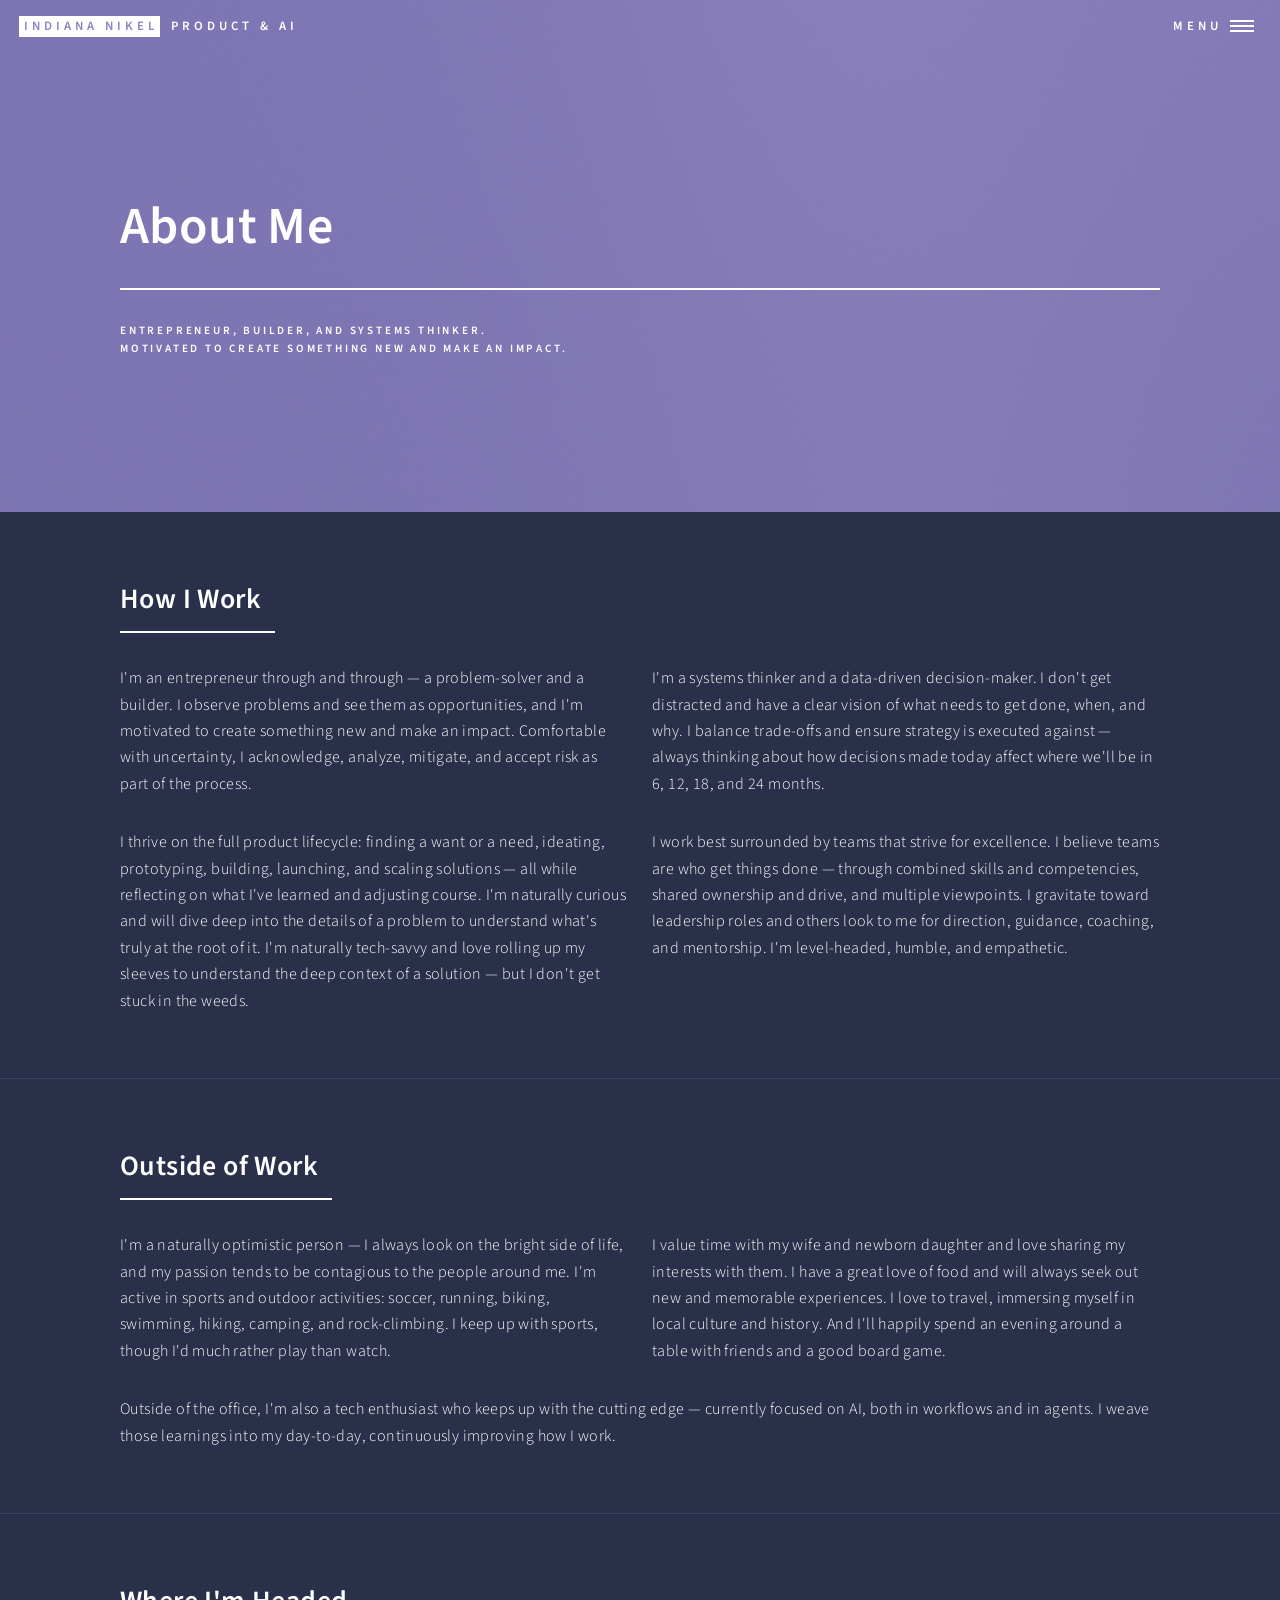
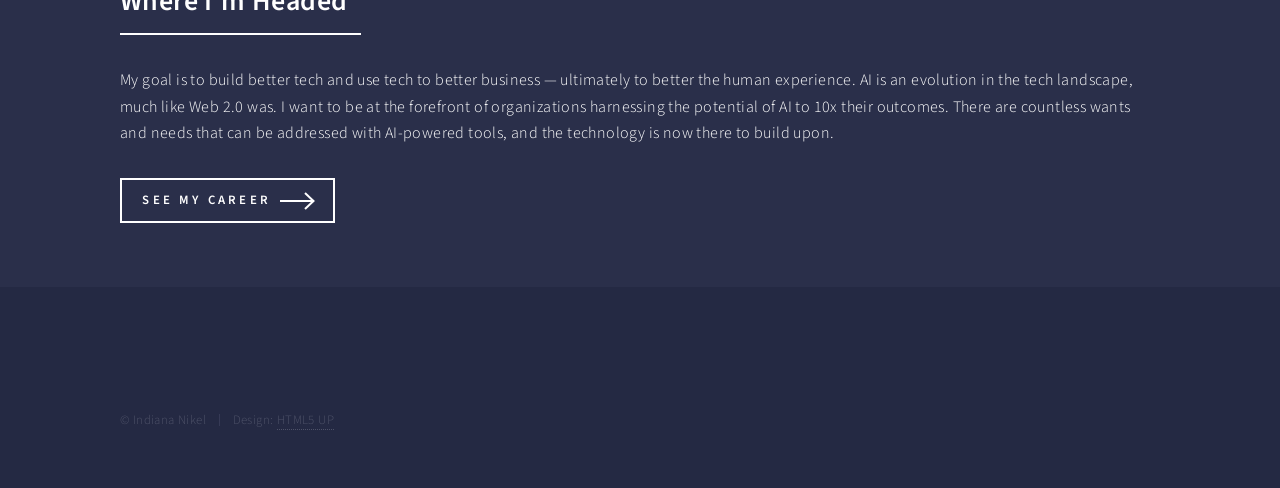
==== commit 5e3579ca: "Update branding, contact info, and social links - Banner: "Indiana Nikel" → "Indy", updated subtext " ====
--- a/about.html
+++ b/about.html
@@ -19,7 +19,7 @@
 
 				<!-- Header -->
 					<header id="header" class="alt style2">
-						<a href="index.html" class="logo"><strong>Indiana Nikel</strong> <span>Senior Product Manager</span></a>
+						<a href="index.html" class="logo"><strong>Indiana Nikel</strong> <span>Product &amp; AI</span></a>
 						<nav>
 							<a href="#menu">Menu</a>
 						</nav>
@@ -118,7 +118,9 @@
 							<ul class="icons">
 								<li><a href="https://www.linkedin.com/in/indiana-nikel/" class="icon brands alt fa-linkedin-in"><span class="label">LinkedIn</span></a></li>
 								<li><a href="https://github.com/indiana-nikel" class="icon brands alt fa-github"><span class="label">GitHub</span></a></li>
-								<li><a href="https://www.instagram.com/indiana_jones_nikel_/" class="icon brands alt fa-instagram"><span class="label">Instagram</span></a></li>
+								<li><a href="https://x.com/indiana_nikel" class="icon brands alt fa-x-twitter"><span class="label">X</span></a></li>
+								<li><a href="https://www.instagram.com/indynikel/" class="icon brands alt fa-instagram"><span class="label">Instagram</span></a></li>
+
 							</ul>
 							<ul class="copyright">
 								<li>&copy; Indiana Nikel</li><li>Design: <a href="https://html5up.net">HTML5 UP</a></li>
--- a/assets/css/main.css
+++ b/assets/css/main.css
@@ -1,4 +1,4 @@
-@import url(fontawesome-all.min.css);
+@import url("https://cdnjs.cloudflare.com/ajax/libs/font-awesome/6.6.0/css/all.min.css");
 @import url("https://fonts.googleapis.com/css?family=Source+Sans+Pro:300,300italic,600,600italic");
 
 /*
